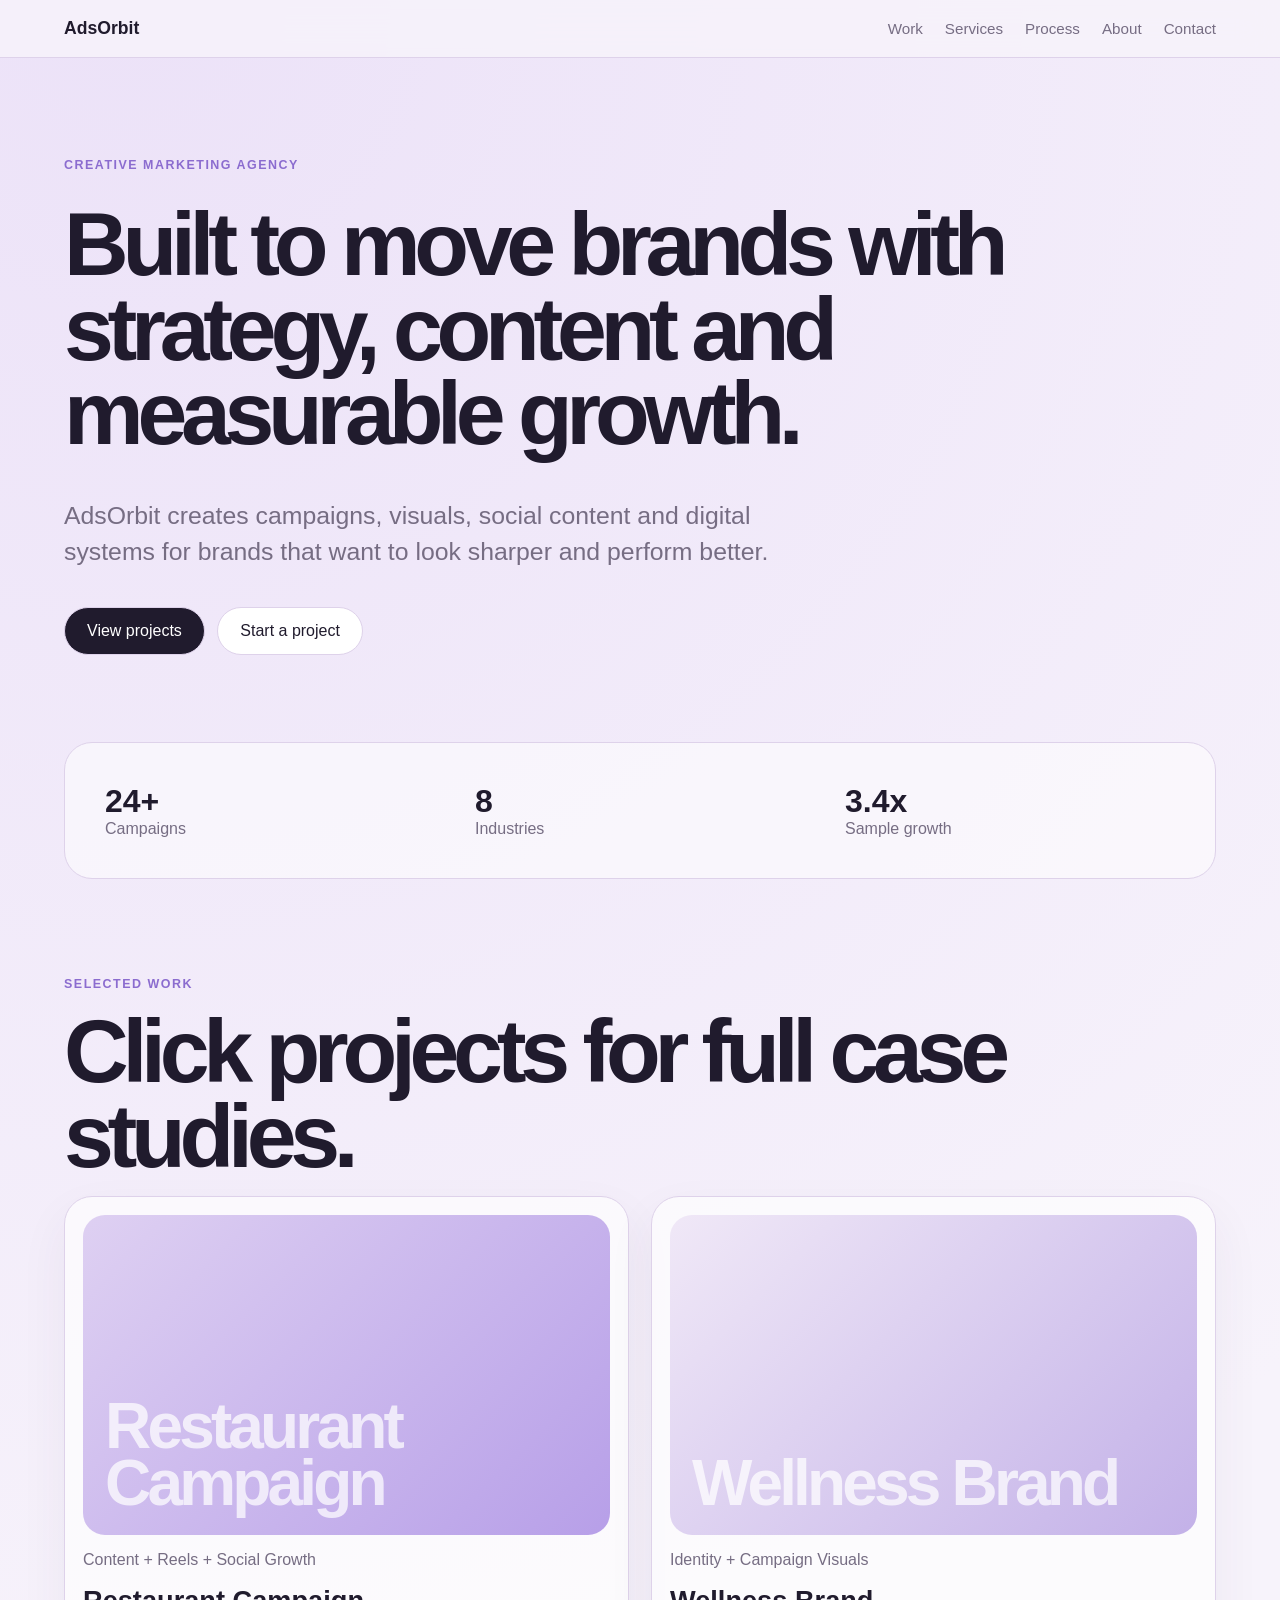
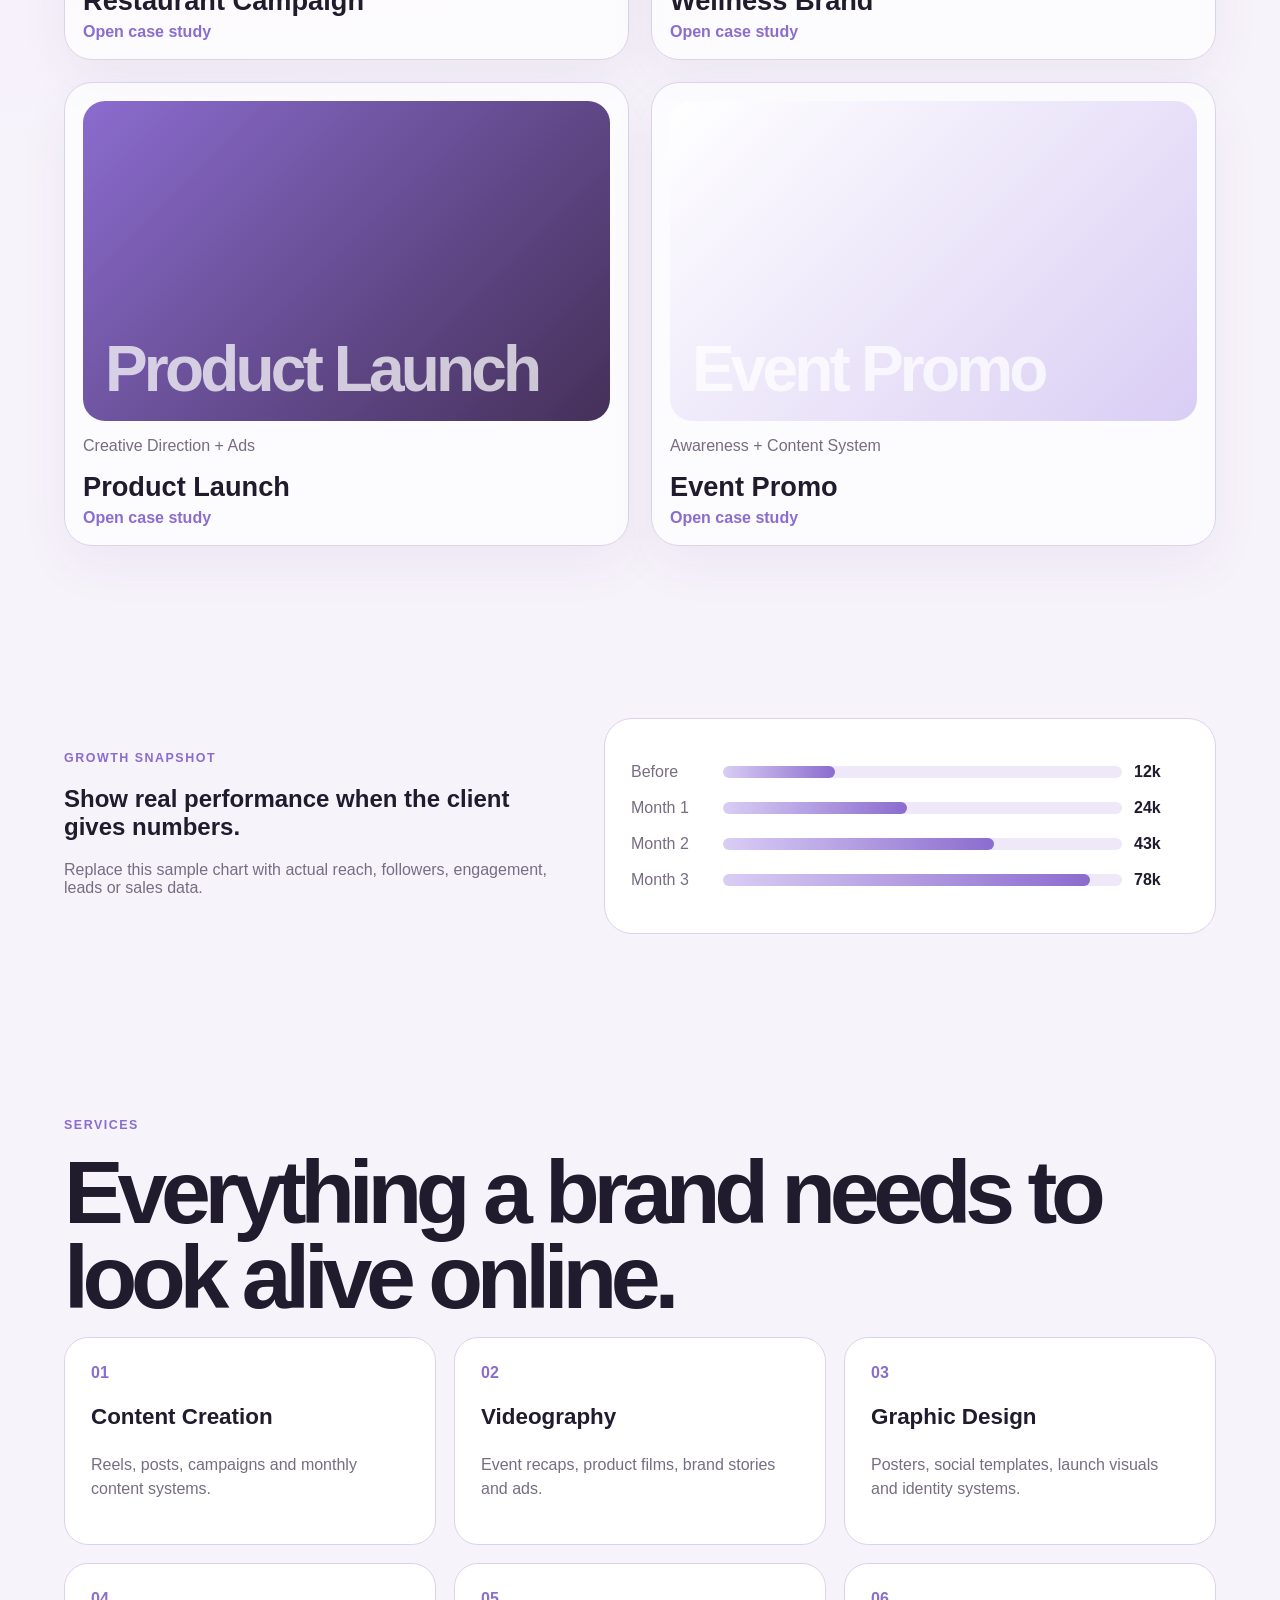
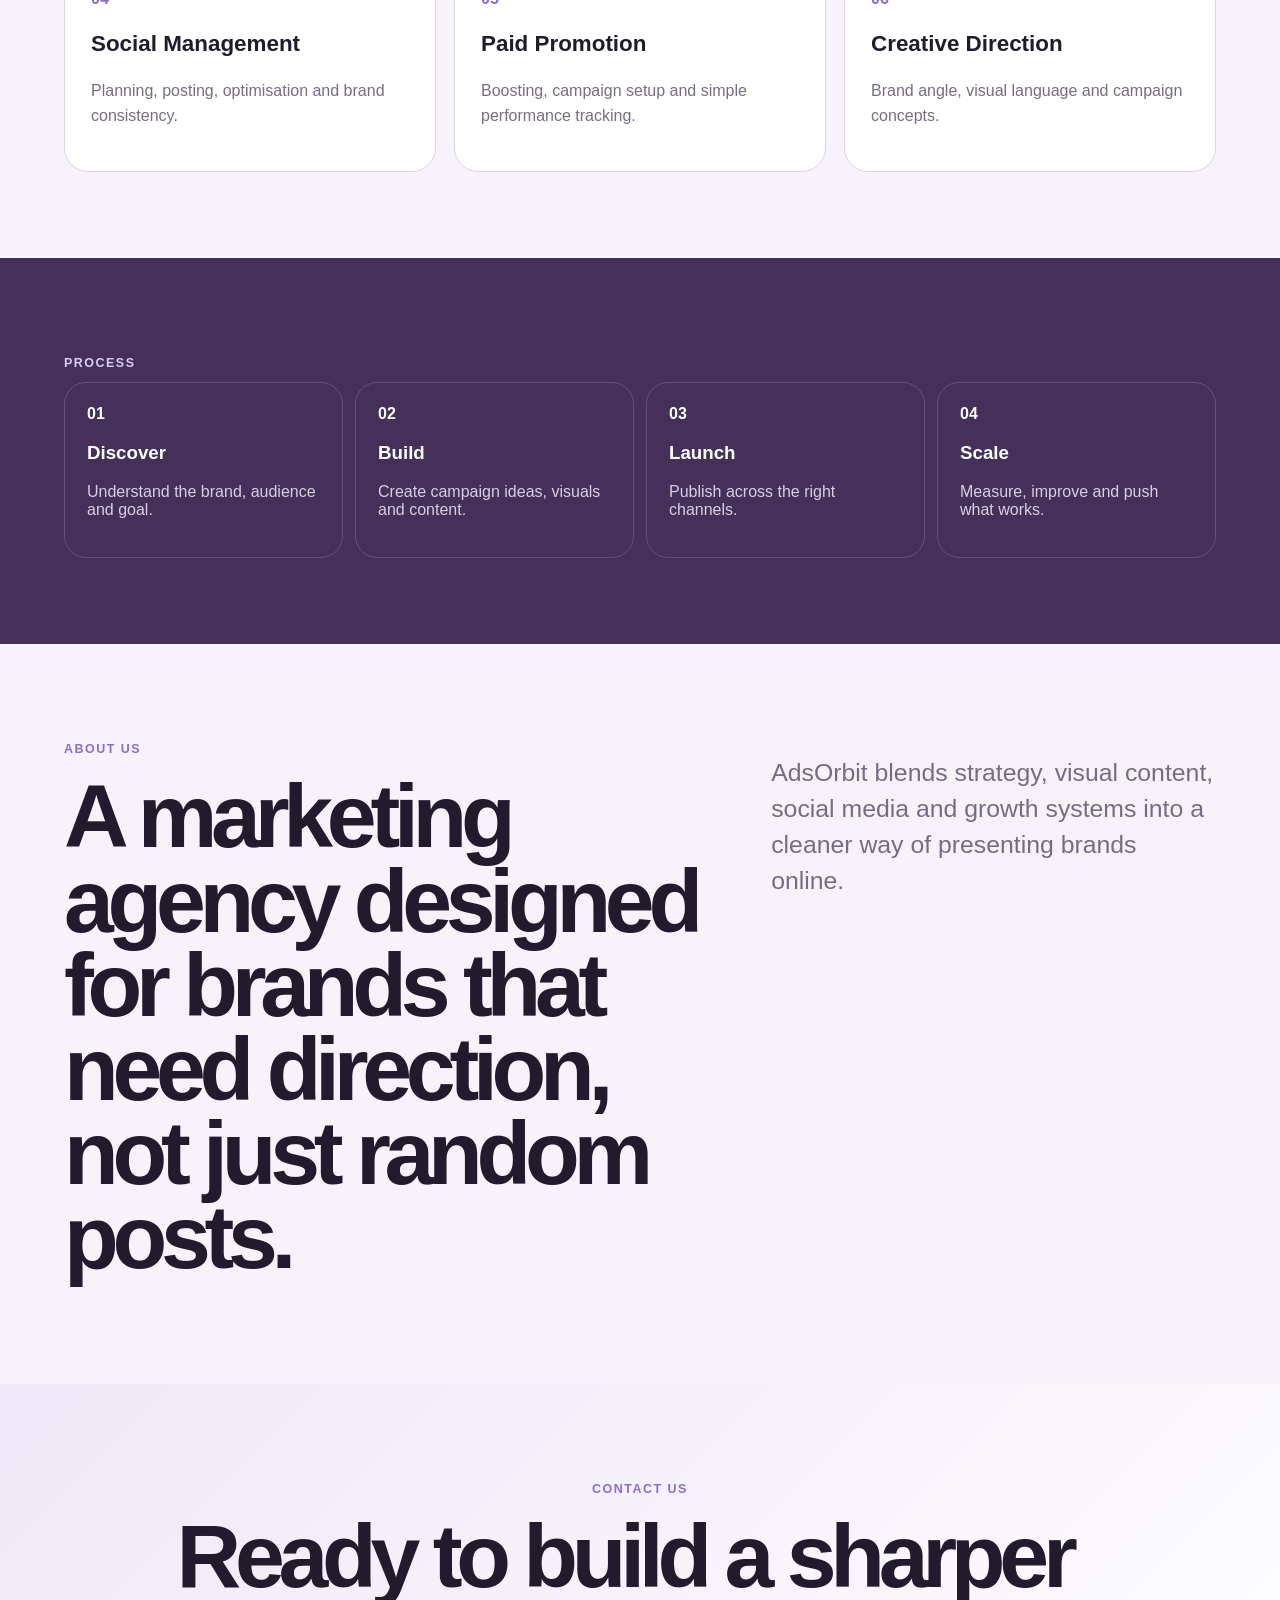
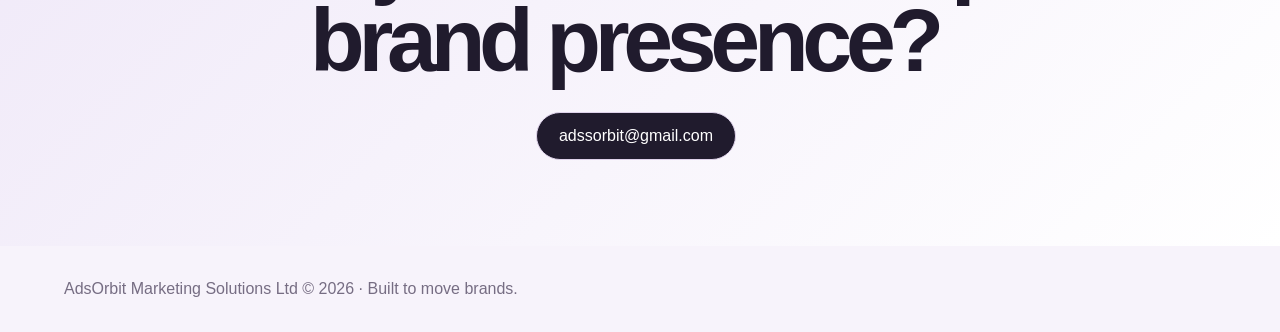
==== index.html @ 879f6dd7 "fix: header showing properly, changed structure of project." ====
<!DOCTYPE html>
<html lang="en">
<head>
  <meta charset="UTF-8" />
  <meta name="viewport" content="width=device-width, initial-scale=1.0" />
  <title>AdsOrbit Marketing Solutions LTD</title>
  <link rel="stylesheet" href="style.css" />
</head>
<body>
  <header class="site-header">
    <a href="index.html" class="brand">AdsOrbit</a>
    <button class="menu-toggle" aria-label="Open menu">Menu</button>
    <nav class="nav">
      <a href="#work">Work</a><a href="#services">Services</a><a href="#process">Process</a><a href="#about">About</a><a href="#contact">Contact</a>
    </nav>
  </header>

  <main>
    <section class="intro section-pad reveal">
      <p class="eyebrow">Creative Marketing Agency</p>
      <h1>Built to move brands with strategy, content and measurable growth.</h1>
      <p class="lead">AdsOrbit creates campaigns, visuals, social content and digital systems for brands that want to look sharper and perform better.</p>
      <div class="intro-actions">
        <a href="#work" class="btn primary">View projects</a>
        <a href="#contact" class="btn ghost">Start a project</a>
      </div>
    </section>

    <section class="stats-strip reveal">
      <div><strong>24+</strong><span>Campaigns</span></div>
      <div><strong>8</strong><span>Industries</span></div>
      <div><strong>3.4x</strong><span>Sample growth</span></div>
    </section>

    <section id="work" class="section-pad">
      <div class="section-head reveal">
        <p class="eyebrow">Selected Work</p>
        <h2>Click projects for full case studies.</h2>
      </div>
      <div class="project-grid">
        <a class="project-card reveal" href="./restaurant-campaign/">
          <div class="project-visual"><span>Restaurant Campaign</span></div>
          <p>Content + Reels + Social Growth</p><h3>Restaurant Campaign</h3><span class="card-link">Open case study</span>
        </a>
        <a class="project-card reveal" href="./wellness-brand/">
          <div class="project-visual alt"><span>Wellness Brand</span></div>
          <p>Identity + Campaign Visuals</p><h3>Wellness Brand</h3><span class="card-link">Open case study</span>
        </a>
        <a class="project-card reveal" href="./product-launch/">
          <div class="project-visual deep"><span>Product Launch</span></div>
          <p>Creative Direction + Ads</p><h3>Product Launch</h3><span class="card-link">Open case study</span>
        </a>
        <a class="project-card reveal" href="./event-promo/">
          <div class="project-visual pale"><span>Event Promo</span></div>
          <p>Awareness + Content System</p><h3>Event Promo</h3><span class="card-link">Open case study</span>
        </a>
      </div>
    </section>

    <section class="section-pad growth-section reveal">
      <div>
        <p class="eyebrow">Growth Snapshot</p>
        <h2>Show real performance when the client gives numbers.</h2>
        <p class="muted">Replace this sample chart with actual reach, followers, engagement, leads or sales data.</p>
      </div>
      <div class="chart-card">
        <div class="chart-row"><span>Before</span><div><i style="width:28%"></i></div><b>12k</b></div>
        <div class="chart-row"><span>Month 1</span><div><i style="width:46%"></i></div><b>24k</b></div>
        <div class="chart-row"><span>Month 2</span><div><i style="width:68%"></i></div><b>43k</b></div>
        <div class="chart-row"><span>Month 3</span><div><i style="width:92%"></i></div><b>78k</b></div>
      </div>
    </section>

    <section id="services" class="section-pad">
      <div class="section-head reveal"><p class="eyebrow">Services</p><h2>Everything a brand needs to look alive online.</h2></div>
      <div class="services-grid">
        <div class="service-card reveal"><span>01</span><h3>Content Creation</h3><p>Reels, posts, campaigns and monthly content systems.</p></div>
        <div class="service-card reveal"><span>02</span><h3>Videography</h3><p>Event recaps, product films, brand stories and ads.</p></div>
        <div class="service-card reveal"><span>03</span><h3>Graphic Design</h3><p>Posters, social templates, launch visuals and identity systems.</p></div>
        <div class="service-card reveal"><span>04</span><h3>Social Management</h3><p>Planning, posting, optimisation and brand consistency.</p></div>
        <div class="service-card reveal"><span>05</span><h3>Paid Promotion</h3><p>Boosting, campaign setup and simple performance tracking.</p></div>
        <div class="service-card reveal"><span>06</span><h3>Creative Direction</h3><p>Brand angle, visual language and campaign concepts.</p></div>
      </div>
    </section>

    <section id="process" class="section-pad process reveal">
      <p class="eyebrow">Process</p>
      <div class="process-line"><div><b>01</b><h3>Discover</h3><p>Understand the brand, audience and goal.</p></div><div><b>02</b><h3>Build</h3><p>Create campaign ideas, visuals and content.</p></div><div><b>03</b><h3>Launch</h3><p>Publish across the right channels.</p></div><div><b>04</b><h3>Scale</h3><p>Measure, improve and push what works.</p></div></div>
    </section>

    <section id="about" class="section-pad split reveal">
      <div><p class="eyebrow">About Us</p><h2>A marketing agency designed for brands that need direction, not just random posts.</h2></div>
      <p class="lead small">AdsOrbit blends strategy, visual content, social media and growth systems into a cleaner way of presenting brands online.</p>
    </section>

    <section id="contact" class="section-pad contact reveal">
      <p class="eyebrow">Contact Us</p><h2>Ready to build a sharper brand presence?</h2>
      <a class="btn primary" href="mailto:adssorbit@gmail.com">adssorbit@gmail.com</a>
    </section>
  </main>

  <footer>AdsOrbit Marketing Solutions Ltd © 2026 · Built to move brands.</footer>
  <script src="script.js"></script>
</body>
</html>
---- style.css ----
:root{
    --bg:#f7f3fb;
    --surface:#ffffff;
    --ink:#201b2d;
    --muted:#766d83;
    --line:#ded2ea;
    --violet:#8b6ccf;
    --lav:#d9cdf4;
    --deep:#443059;
    --soft:#efe8f8;
    --radius:28px
}

*{box-sizing:border-box}

html{scroll-behavior:smooth}

body{
    margin:0;
    font-family:Inter,Arial,sans-serif;
    background:radial-gradient(circle at 10% 0%,#ece2f8,transparent 34%),var(--bg);
    color:var(--ink)
}

a{color:inherit}

.site-header{
    position:sticky;
    top:0;
    z-index:20;
    display:flex;
    align-items:center;
    justify-content:space-between;
    padding:18px 5vw;
    background:rgba(247,243,251,.82);
    backdrop-filter:blur(18px);
    border-bottom:1px solid var(--line)
}

.brand{
    font-weight:800;
    text-decoration:none;
    font-size:1.1rem
}

.nav{display:flex;gap:22px}

.nav a{
    text-decoration:none;
    color:var(--muted);
    font-size:.95rem
}

.menu-toggle{display:none; cursor:pointer; font:inherit}

.section-pad{padding:86px 5vw}

.intro{
    min-height:76vh;
    display:flex;
    flex-direction:column;
    justify-content:center
}

.eyebrow{
    text-transform:uppercase;
    letter-spacing:.12em;
    color:var(--violet);
    font-size:.78rem;
    font-weight:800
}

.intro h1,.section-head h2,.split h2,.contact h2{
    font-size:clamp(2.5rem,7vw,7.8rem);
    line-height:.94;letter-spacing:-.07em;
    max-width:1120px;margin:18px 0
}

.lead{
    font-size:clamp(1.1rem,2vw,1.55rem);
    line-height:1.45;color:var(--muted);
    max-width:760px
}

.lead.small{max-width:620px}

.btn{
    display:inline-flex;
    padding:14px 22px;
    border-radius:999px;
    text-decoration:none;
    margin-right:8px;
    margin-top:12px;
    border:1px solid var(--line)
}

.btn.primary{background:var(--ink);color:white}

.btn.ghost{background:white}

.stats-strip{
    margin:0 5vw;
    padding:20px;
    border:1px solid var(--line);
    border-radius:var(--radius);
    display:grid;
    grid-template-columns:repeat(3,1fr);
    background:rgba(255,255,255,.55)
}

.stats-strip div{padding:20px}

.stats-strip strong{display:block;font-size:2rem}

.stats-strip span{color:var(--muted)}

.project-grid{
    display:grid;
    grid-template-columns:repeat(2,1fr);
    gap:22px
}

.project-card{
    background:rgba(255,255,255,.68);
    border:1px solid var(--line);
    border-radius:var(--radius);
    padding:18px;text-decoration:none;
    transition:.35s ease;
    box-shadow:0 20px 50px rgba(68,48,89,.06)
}

.project-card:hover{
    transform:translateY(-6px);
    box-shadow:0 30px 70px rgba(68,48,89,.12)
}

.project-visual{
    height:320px;
    border-radius:22px;
    background:linear-gradient(135deg,#ded0f2,#b79fe8);
    display:flex;
    align-items:end;
    padding:22px;
    overflow:hidden
}

.project-visual:before{content:"";position:absolute}

.project-visual span{
    font-size:clamp(2rem,5vw,4.5rem);
    line-height:.9;
    letter-spacing:-.06em;
    font-weight:800;
    color:rgba(255,255,255,.72)
}

.project-visual.alt{background:linear-gradient(135deg,#f0e8f7,#c3b1e8)}

.project-visual.deep{background:linear-gradient(135deg,#8b6ccf,#443059)}

.project-visual.pale{background:linear-gradient(135deg,#fff,#d9cdf4)}

.project-card p,.muted{color:var(--muted)}

.project-card h3{font-size:1.7rem;margin:6px 0}

.card-link{color:var(--violet);font-weight:800}

.growth-section{display:grid;grid-template-columns:1fr 1.2fr;gap:30px;align-items:center}

.chart-card{
    background:white;
    border:1px solid var(--line);
    border-radius:var(--radius);
    padding:26px
}
.chart-row{
    display:grid;
    grid-template-columns:80px 1fr 55px;
    gap:12px;
    align-items:center;
    margin:18px 0
}

.chart-row span{color:var(--muted)}

.chart-row div{
    height:12px;
    background:var(--soft);
    border-radius:99px;
    overflow:hidden
}

.chart-row i{
    display:block;
    height:100%;
    border-radius:99px;
    background:linear-gradient(90deg,var(--lav),var(--violet))
}
.services-grid{
    display:grid;
    grid-template-columns:repeat(3,1fr);
    gap:18px
}
.service-card{
    background:white;
    border:1px solid var(--line);
    border-radius:24px;
    padding:26px
}

.service-card span{
    color:var(--violet);
    font-weight:900
}

.service-card h3{font-size:1.4rem}

.service-card p{
    color:var(--muted);
    line-height:1.55
}

.process{background:var(--deep);color:white}

.process .eyebrow{color:var(--lav)}

.process-line{display:grid;grid-template-columns:repeat(4,1fr);gap:12px}
.process-line div{border:1px solid rgba(255,255,255,.16);border-radius:22px;padding:22px}
.process-line p{color:#d8cfe4}.split{display:grid;grid-template-columns:1.2fr .8fr;gap:40px}
.contact{text-align:center;background:linear-gradient(135deg,#efe8f8,#fff)}
footer{padding:34px 5vw;color:var(--muted)}
.reveal{opacity:0;transform:translateY(22px);transition:.7s ease}
.reveal.visible{opacity:1;transform:translateY(0)}

@media(max-width:820px){
    .menu-toggle{
        display:block;
        background:white;
        border:1px solid var(--line);
        border-radius:99px;
        padding:10px 14px
    }
    .nav{
        position:fixed;
        top:66px;left:5vw;
        right:5vw;
        display:none;
        flex-direction:column;
        background:white;
        border:1px solid var(--line);
        border-radius:22px;
        padding:18px
    }
    .nav.open{display:flex}
    .section-pad{padding:64px 5vw}
    .intro{min-height:70vh}
    .project-grid,.growth-section,.services-grid,.process-line,.split,.stats-strip{grid-template-columns:1fr}
    .project-visual{height:230px}
    .intro h1,.section-head h2,.split h2,.contact h2{letter-spacing:-.05em}
    .chart-row{grid-template-columns:68px 1fr 48px;font-size:.9rem}}
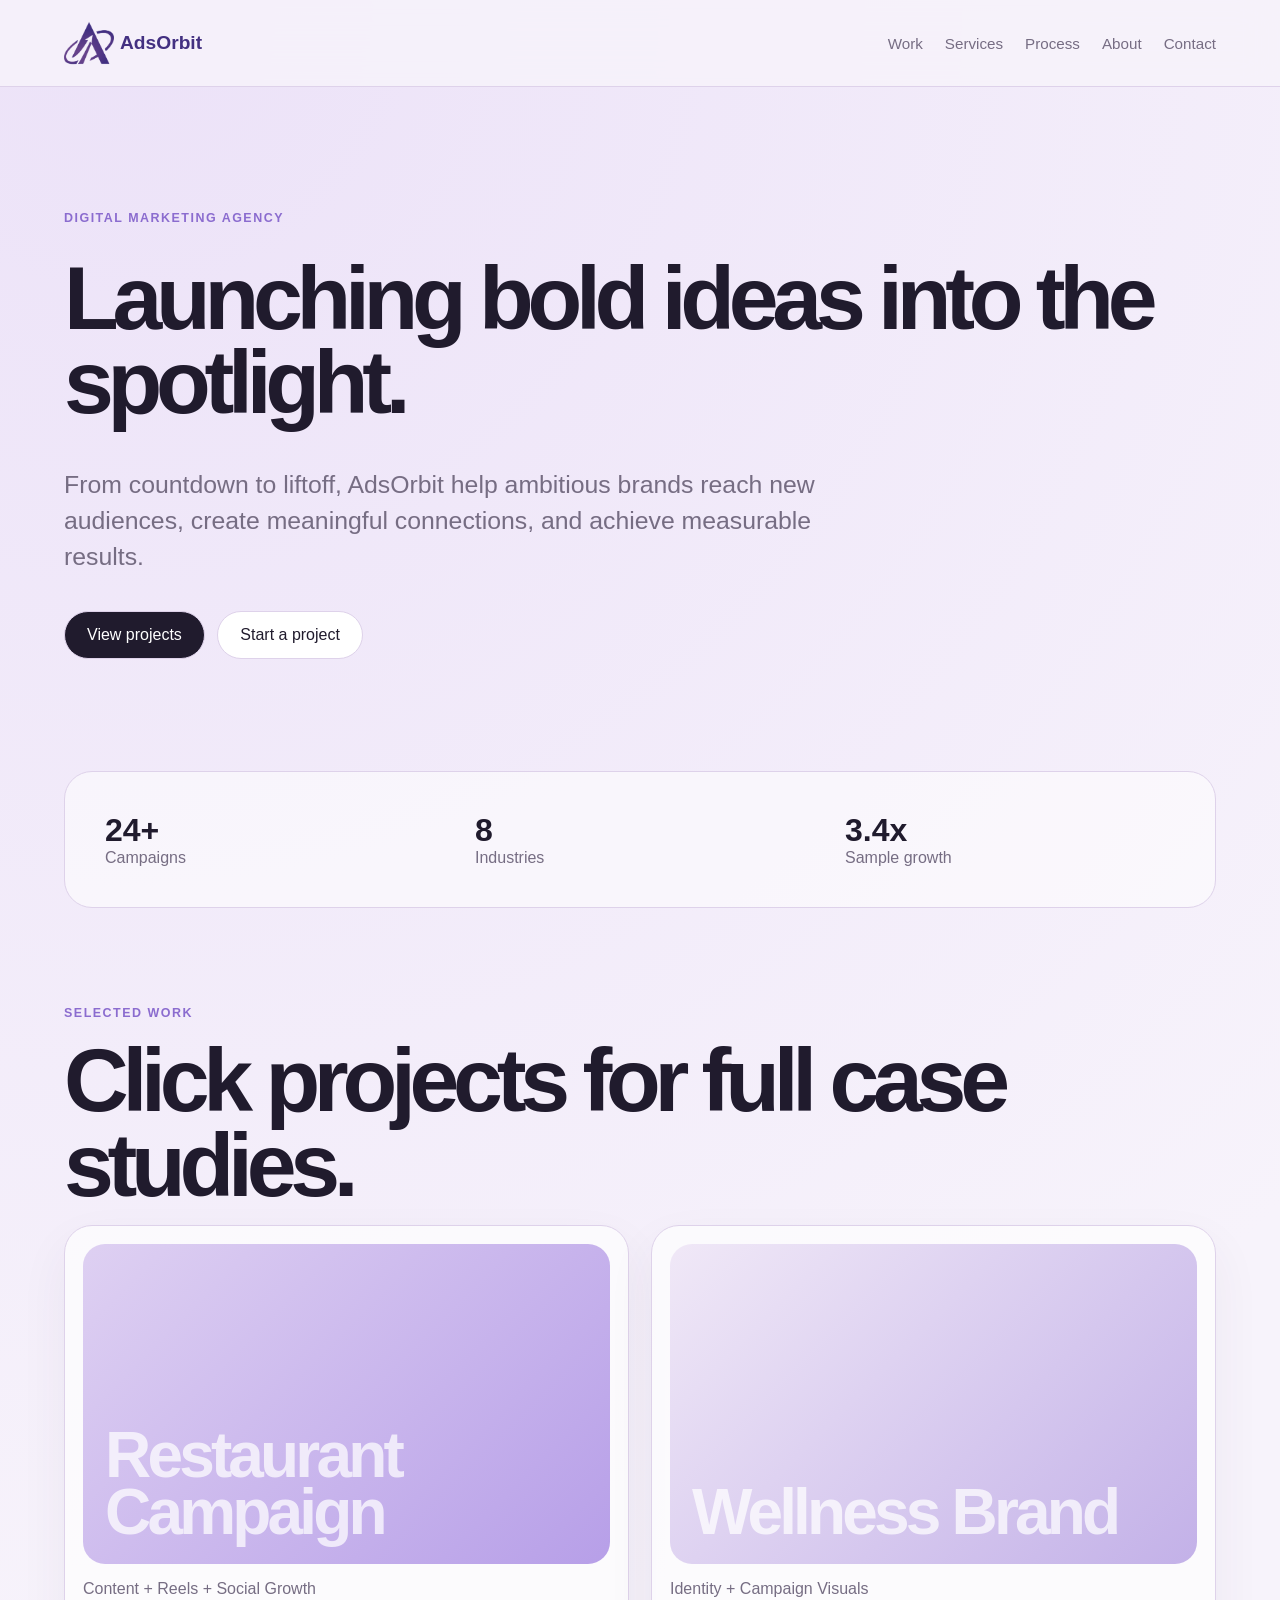
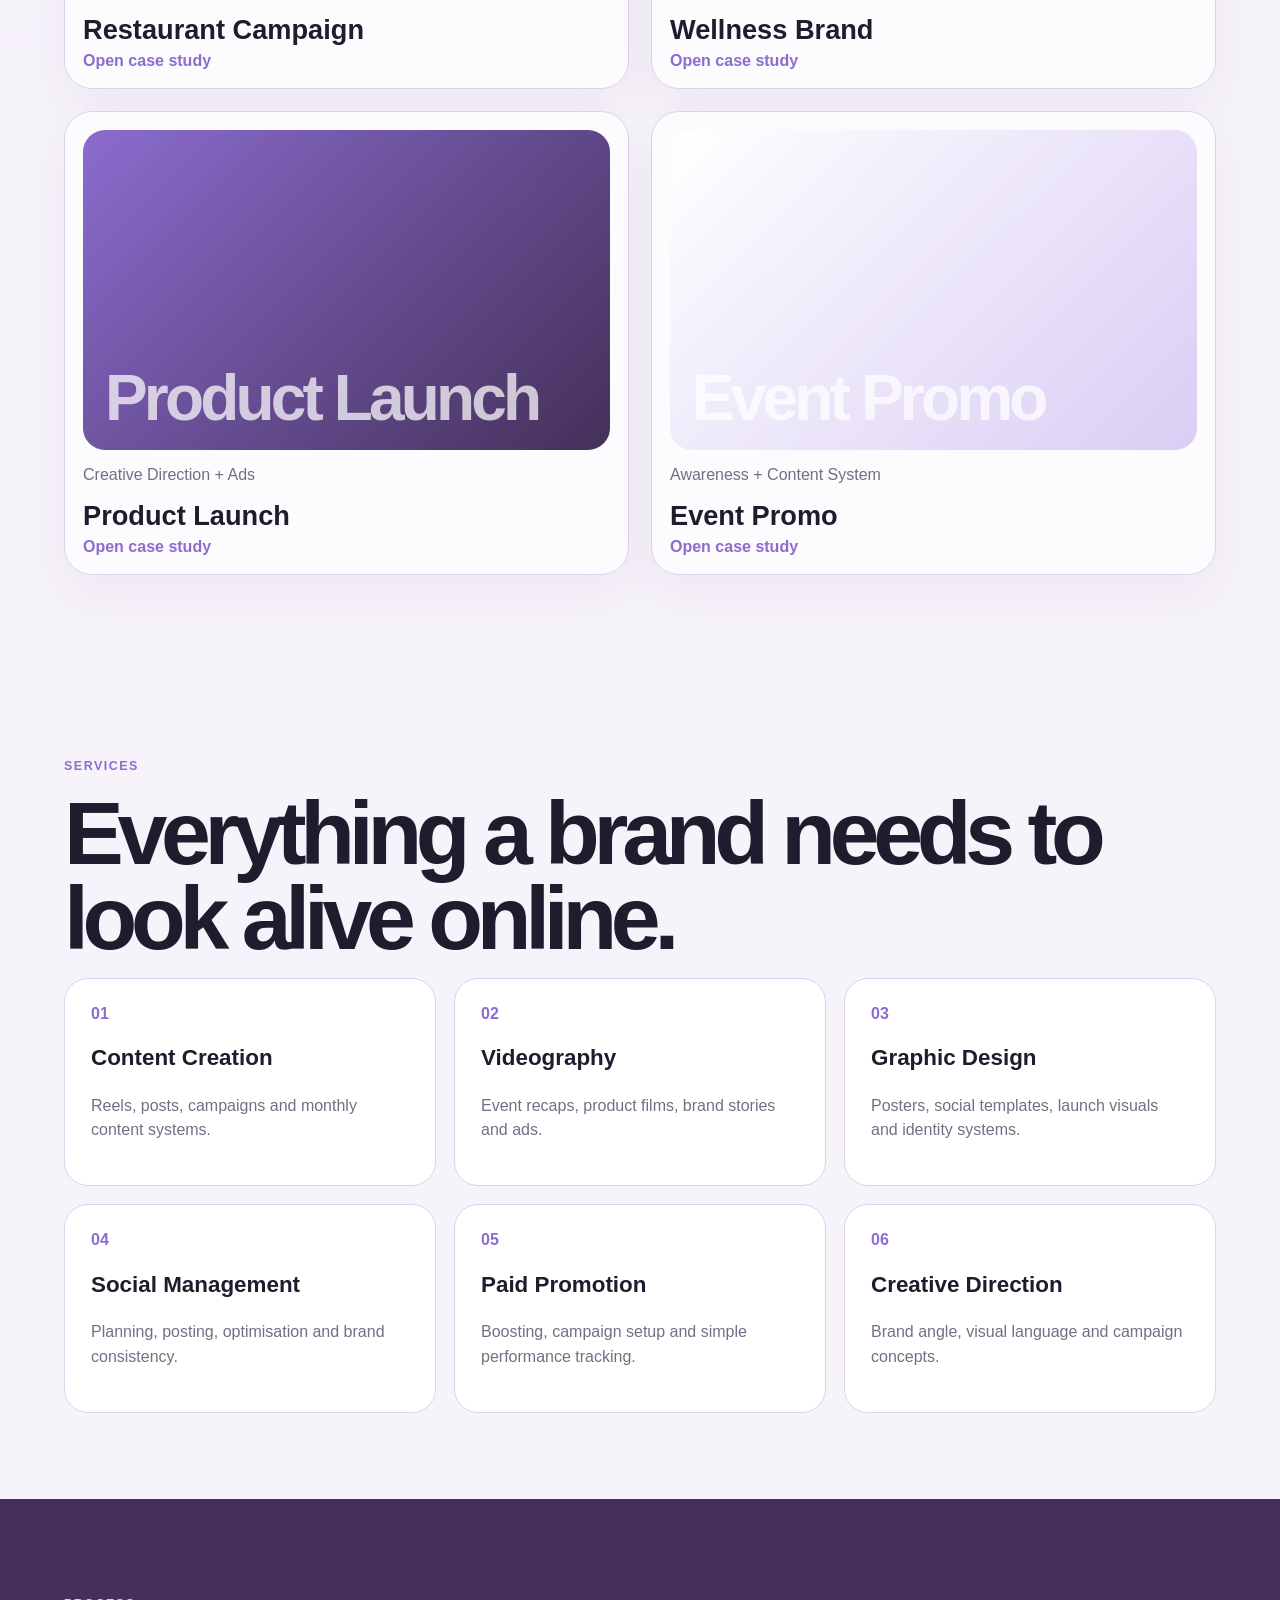
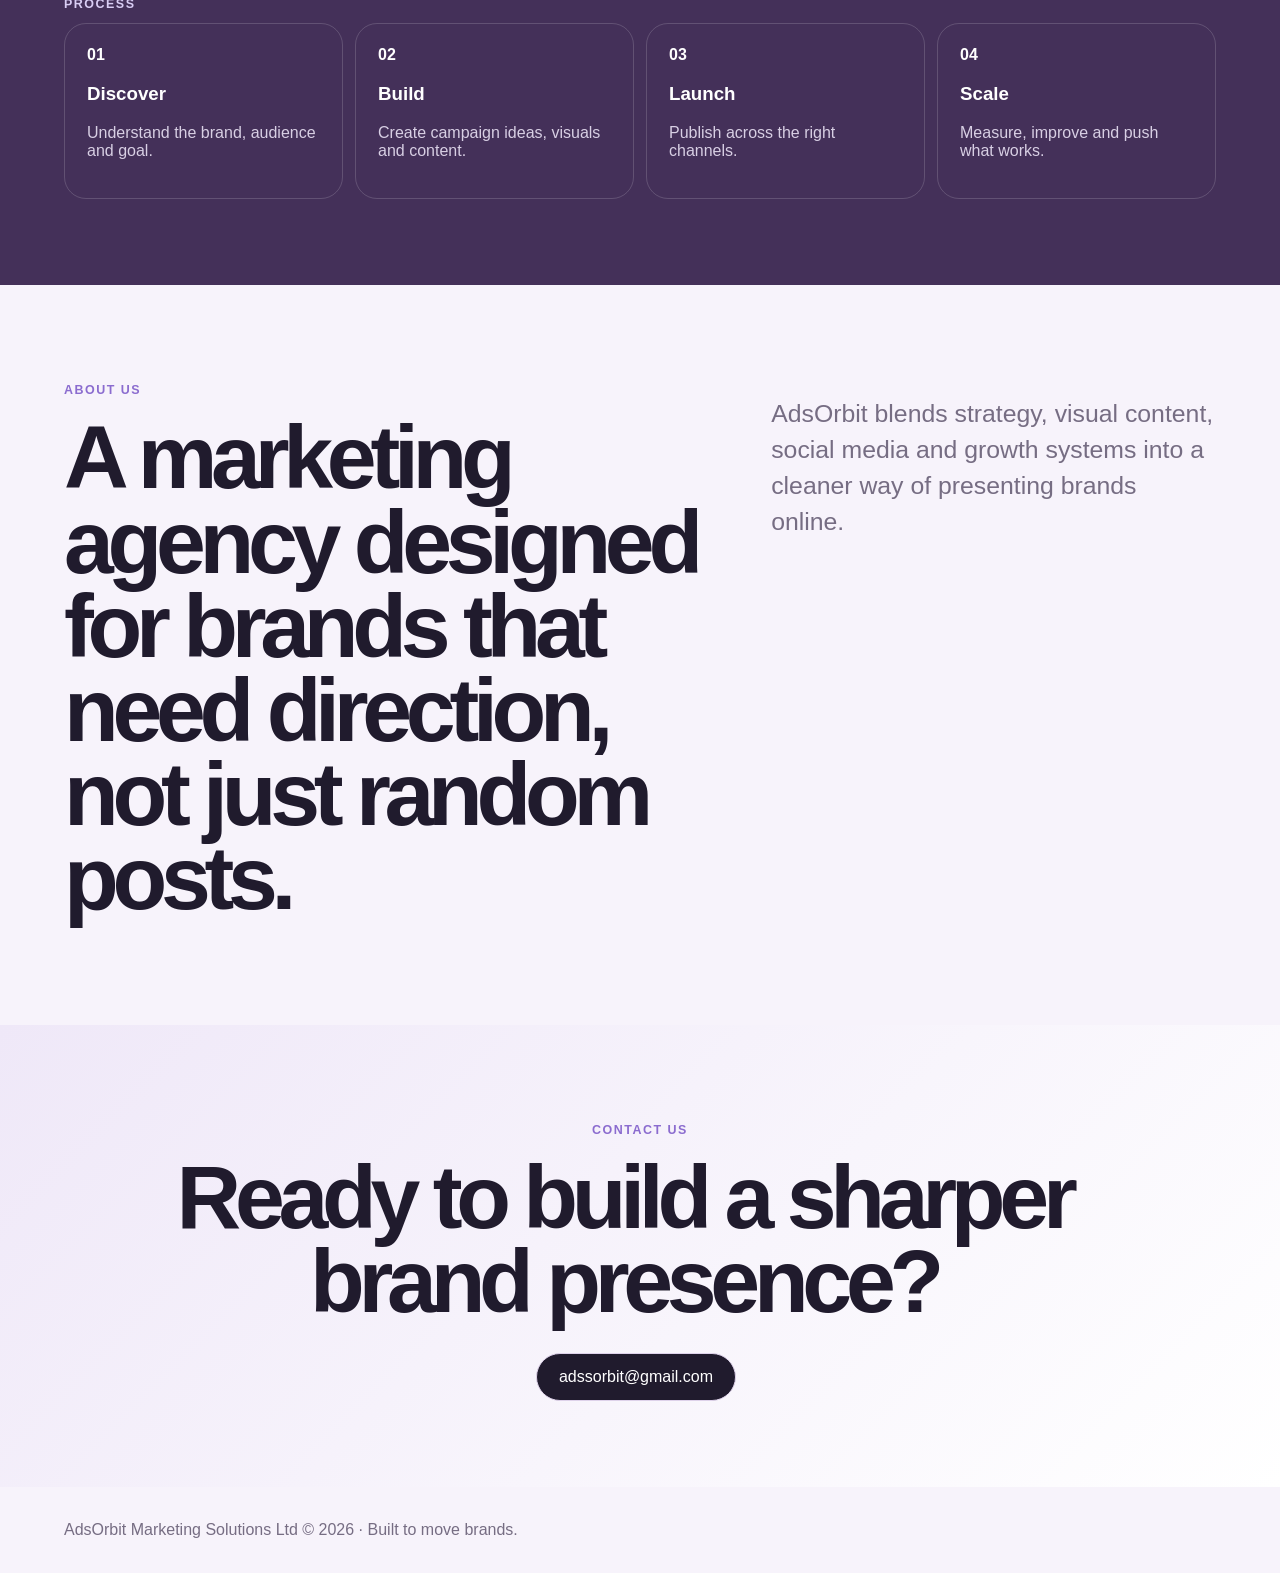
==== commit 152a44f0: "changes" ====
--- a/index.html
+++ b/index.html
@@ -8,18 +8,28 @@
 </head>
 <body>
   <header class="site-header">
-    <a href="index.html" class="brand">AdsOrbit</a>
-    <button class="menu-toggle" aria-label="Open menu">Menu</button>
+    <a href="./" class="brand"><img src="./assets/AdsOrbit_Logo.png" height="50" alt="AdsOrbit Logo" />AdsOrbit</a>
+
+    <button class="menu-toggle" aria-label="Toggle menu">
+        <span></span>
+        <span></span>
+        <span></span>
+    </button>
+
     <nav class="nav">
-      <a href="#work">Work</a><a href="#services">Services</a><a href="#process">Process</a><a href="#about">About</a><a href="#contact">Contact</a>
+        <a href="#work">Work</a>
+        <a href="#services">Services</a>
+        <a href="#process">Process</a>
+        <a href="#about">About</a>
+        <a href="#contact">Contact</a>
     </nav>
   </header>
 
   <main>
     <section class="intro section-pad reveal">
-      <p class="eyebrow">Creative Marketing Agency</p>
-      <h1>Built to move brands with strategy, content and measurable growth.</h1>
-      <p class="lead">AdsOrbit creates campaigns, visuals, social content and digital systems for brands that want to look sharper and perform better.</p>
+      <p class="eyebrow">Digital Marketing Agency</p>
+      <h1>Launching bold ideas into the spotlight.</h1>
+      <p class="lead">From countdown to liftoff, AdsOrbit help ambitious brands reach new audiences, create meaningful connections, and achieve measurable results.</p>
       <div class="intro-actions">
         <a href="#work" class="btn primary">View projects</a>
         <a href="#contact" class="btn ghost">Start a project</a>
@@ -57,20 +67,6 @@
       </div>
     </section>
 
-    <section class="section-pad growth-section reveal">
-      <div>
-        <p class="eyebrow">Growth Snapshot</p>
-        <h2>Show real performance when the client gives numbers.</h2>
-        <p class="muted">Replace this sample chart with actual reach, followers, engagement, leads or sales data.</p>
-      </div>
-      <div class="chart-card">
-        <div class="chart-row"><span>Before</span><div><i style="width:28%"></i></div><b>12k</b></div>
-        <div class="chart-row"><span>Month 1</span><div><i style="width:46%"></i></div><b>24k</b></div>
-        <div class="chart-row"><span>Month 2</span><div><i style="width:68%"></i></div><b>43k</b></div>
-        <div class="chart-row"><span>Month 3</span><div><i style="width:92%"></i></div><b>78k</b></div>
-      </div>
-    </section>
-
     <section id="services" class="section-pad">
       <div class="section-head reveal"><p class="eyebrow">Services</p><h2>Everything a brand needs to look alive online.</h2></div>
       <div class="services-grid">
--- a/style.css
+++ b/style.css
@@ -8,6 +8,7 @@
     --lav:#d9cdf4;
     --deep:#443059;
     --soft:#efe8f8;
+    --logo:#433081;
     --radius:28px
 }
 
@@ -32,15 +33,20 @@
     align-items:center;
     justify-content:space-between;
     padding:18px 5vw;
-    background:rgba(247,243,251,.82);
+    background:#f7f3fbd1;
     backdrop-filter:blur(18px);
     border-bottom:1px solid var(--line)
 }
 
 .brand{
+    color:var(--logo);
     font-weight:800;
     text-decoration:none;
-    font-size:1.1rem
+    font-size:1.2rem;
+    display:flex;
+    align-items:center;
+    height:100%;
+    gap:6px
 }
 
 .nav{display:flex;gap:22px}
@@ -235,26 +241,55 @@
 
 @media(max-width:820px){
     .menu-toggle{
-        display:block;
-        background:white;
-        border:1px solid var(--line);
-        border-radius:99px;
-        padding:10px 14px
-    }
+        display:flex;
+        flex-direction:column;
+        justify-content:center;
+        align-items:center;
+        background:none;
+        border:none;
+        width:44px;
+        height:44px;
+        padding:0;
+        cursor:pointer;
+        gap:5px
+    }
+        .menu-toggle span{
+        width:24px;
+        height:3px;
+        background:#fff;
+        border-radius:2px;
+        transition:.3s;
+    }
+
+    .menu-toggle.active span:nth-child(1){
+        transform:translateY(8px) rotate(45deg);
+    }
+
+    .menu-toggle.active span:nth-child(2){
+        opacity:0;
+    }
+
+    .menu-toggle.active span:nth-child(3){
+        transform:translateY(-8px) rotate(-45deg);
+    }
+
     .nav{
         position:fixed;
         top:66px;left:5vw;
         right:5vw;
         display:none;
         flex-direction:column;
-        background:white;
+        background:#8B6CCF8c;
         border:1px solid var(--line);
         border-radius:22px;
         padding:18px
     }
     .nav.open{display:flex}
     .section-pad{padding:64px 5vw}
-    .intro{min-height:70vh}
+    .intro{
+        padding-top:20px;
+        min-height:70vh
+    }
     .project-grid,.growth-section,.services-grid,.process-line,.split,.stats-strip{grid-template-columns:1fr}
     .project-visual{height:230px}
     .intro h1,.section-head h2,.split h2,.contact h2{letter-spacing:-.05em}
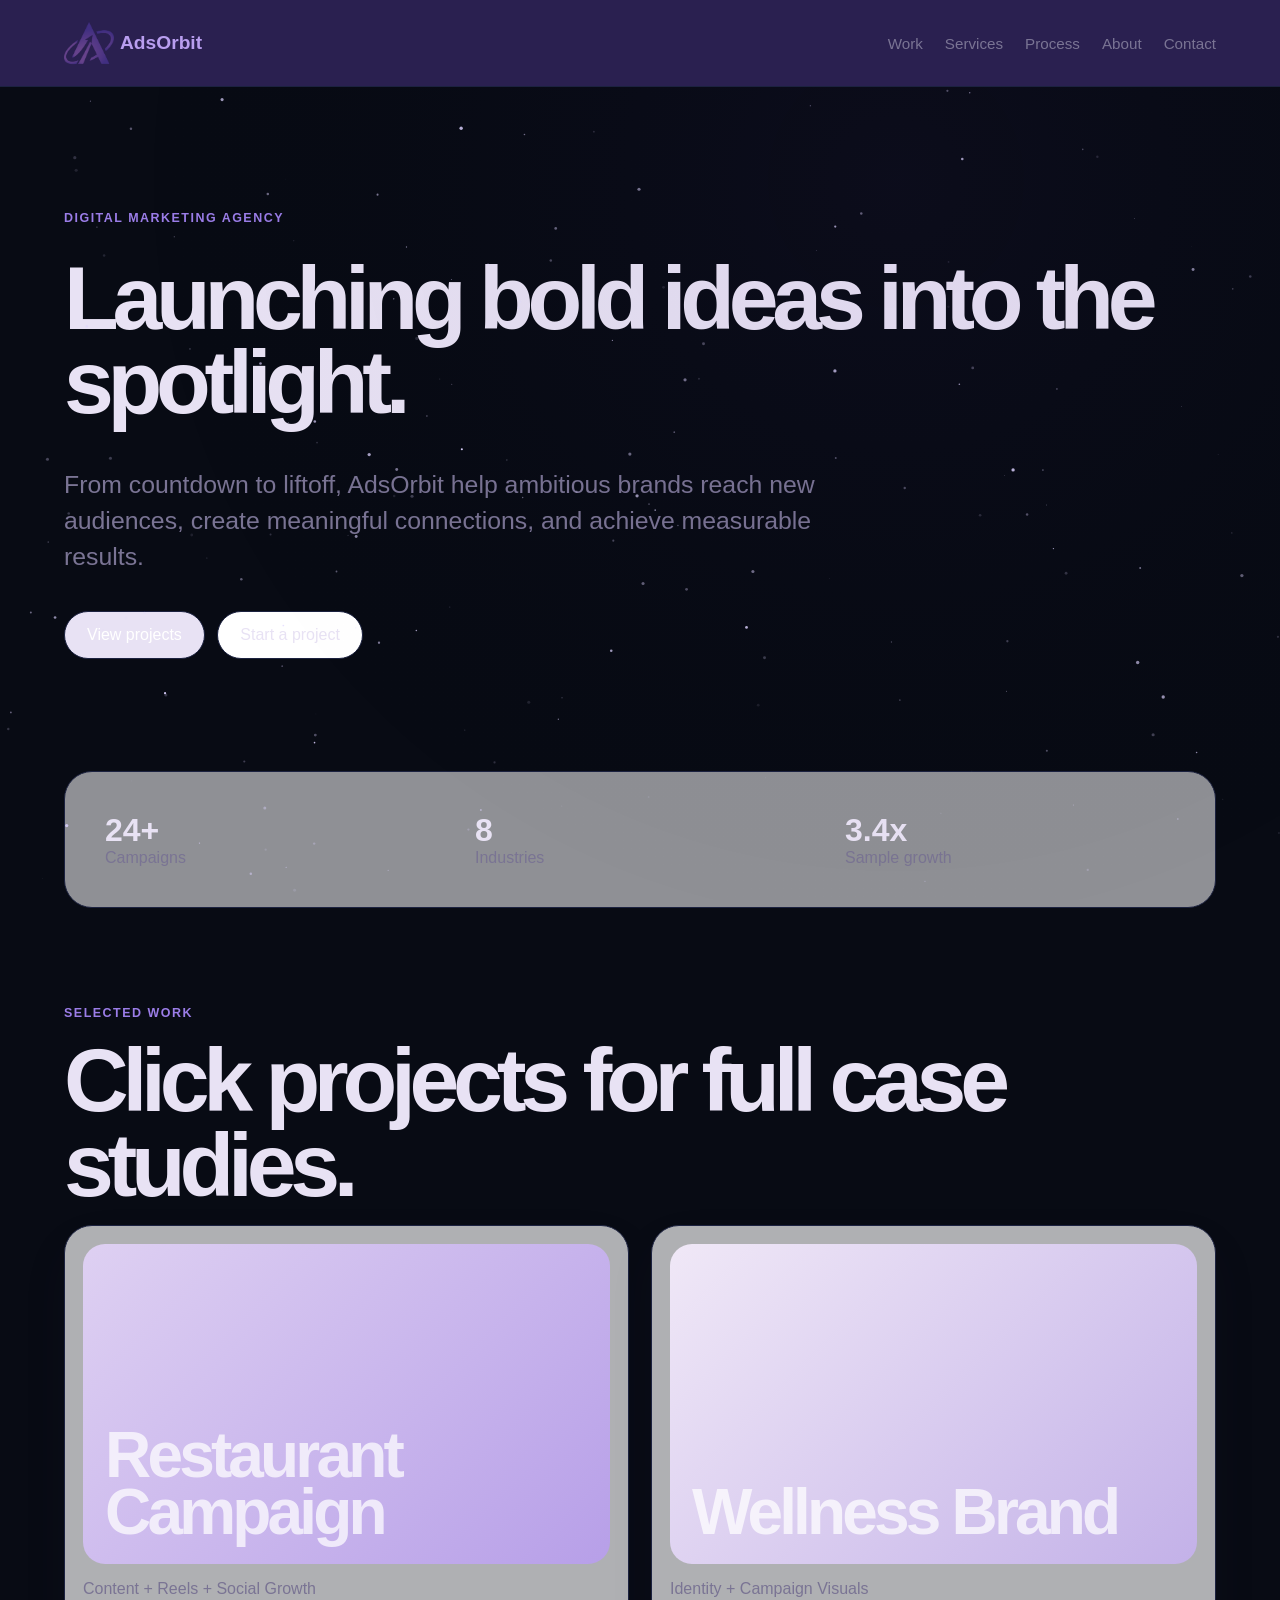
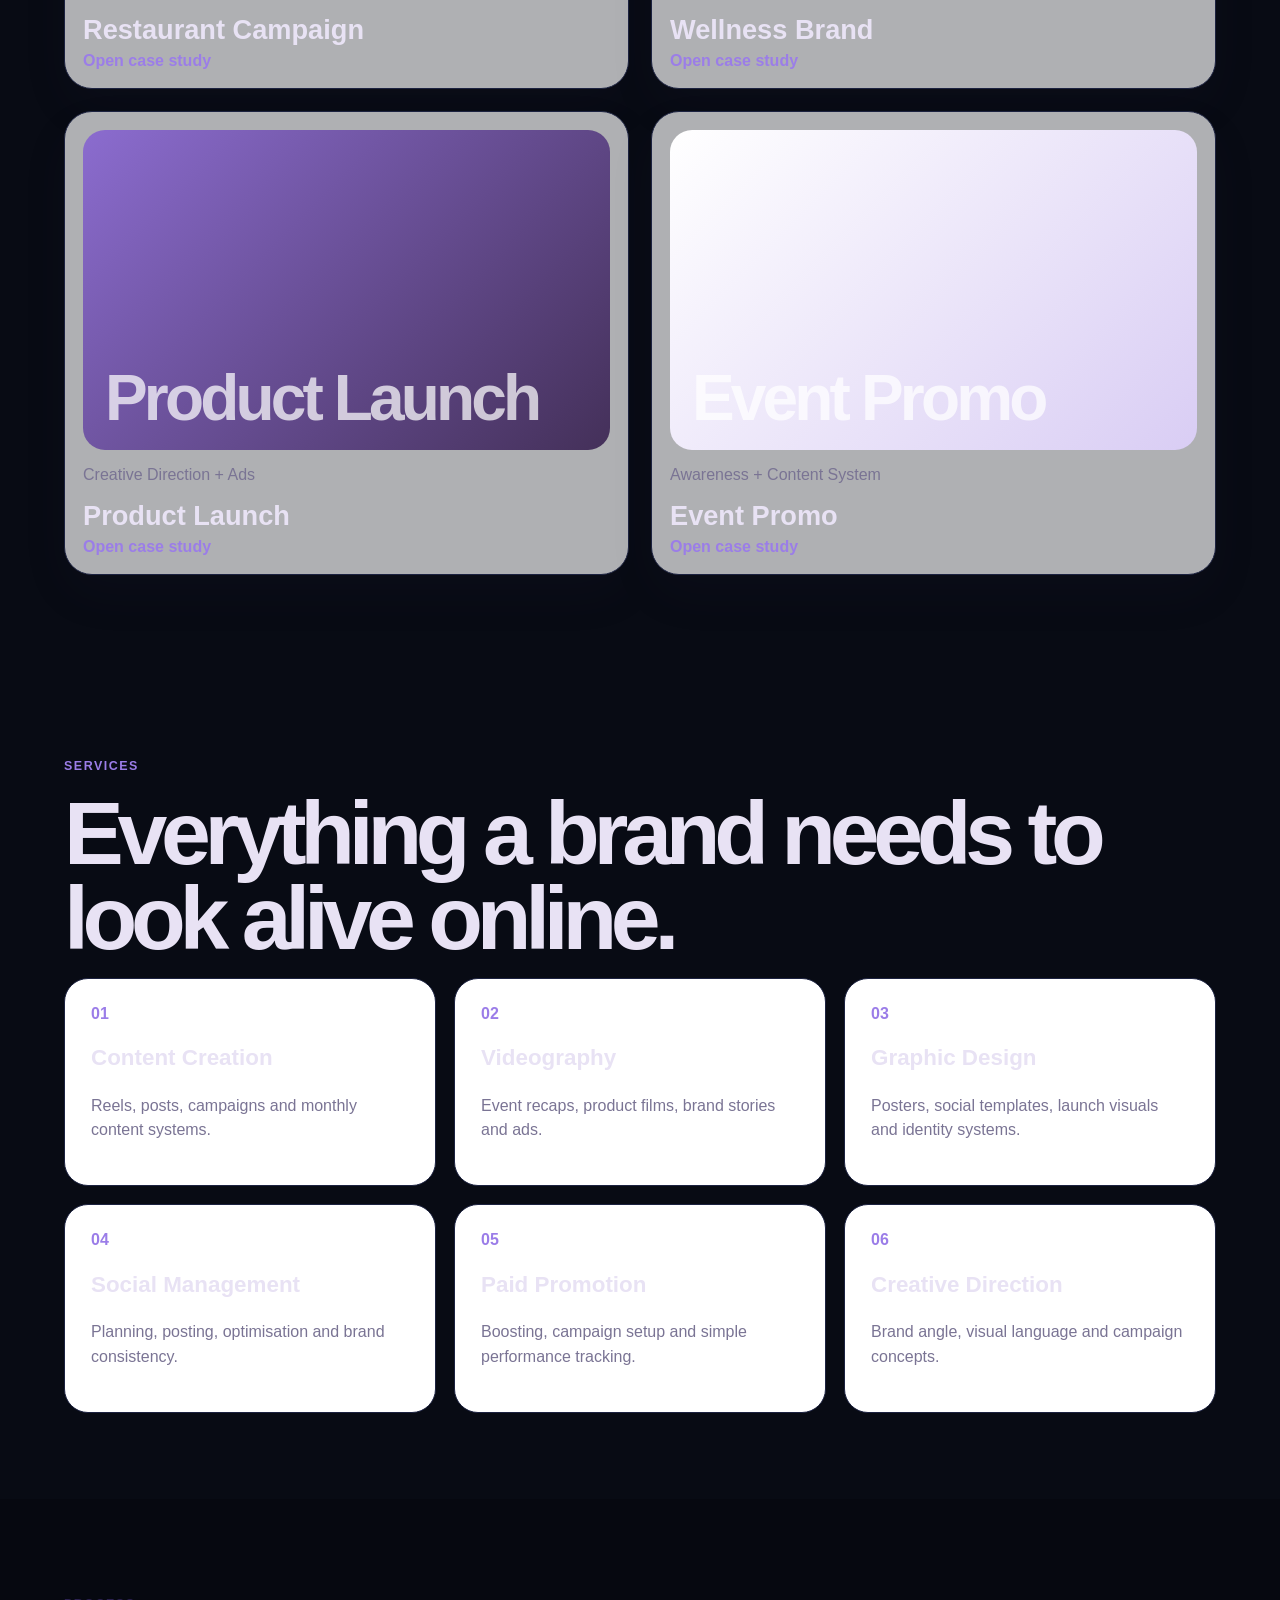
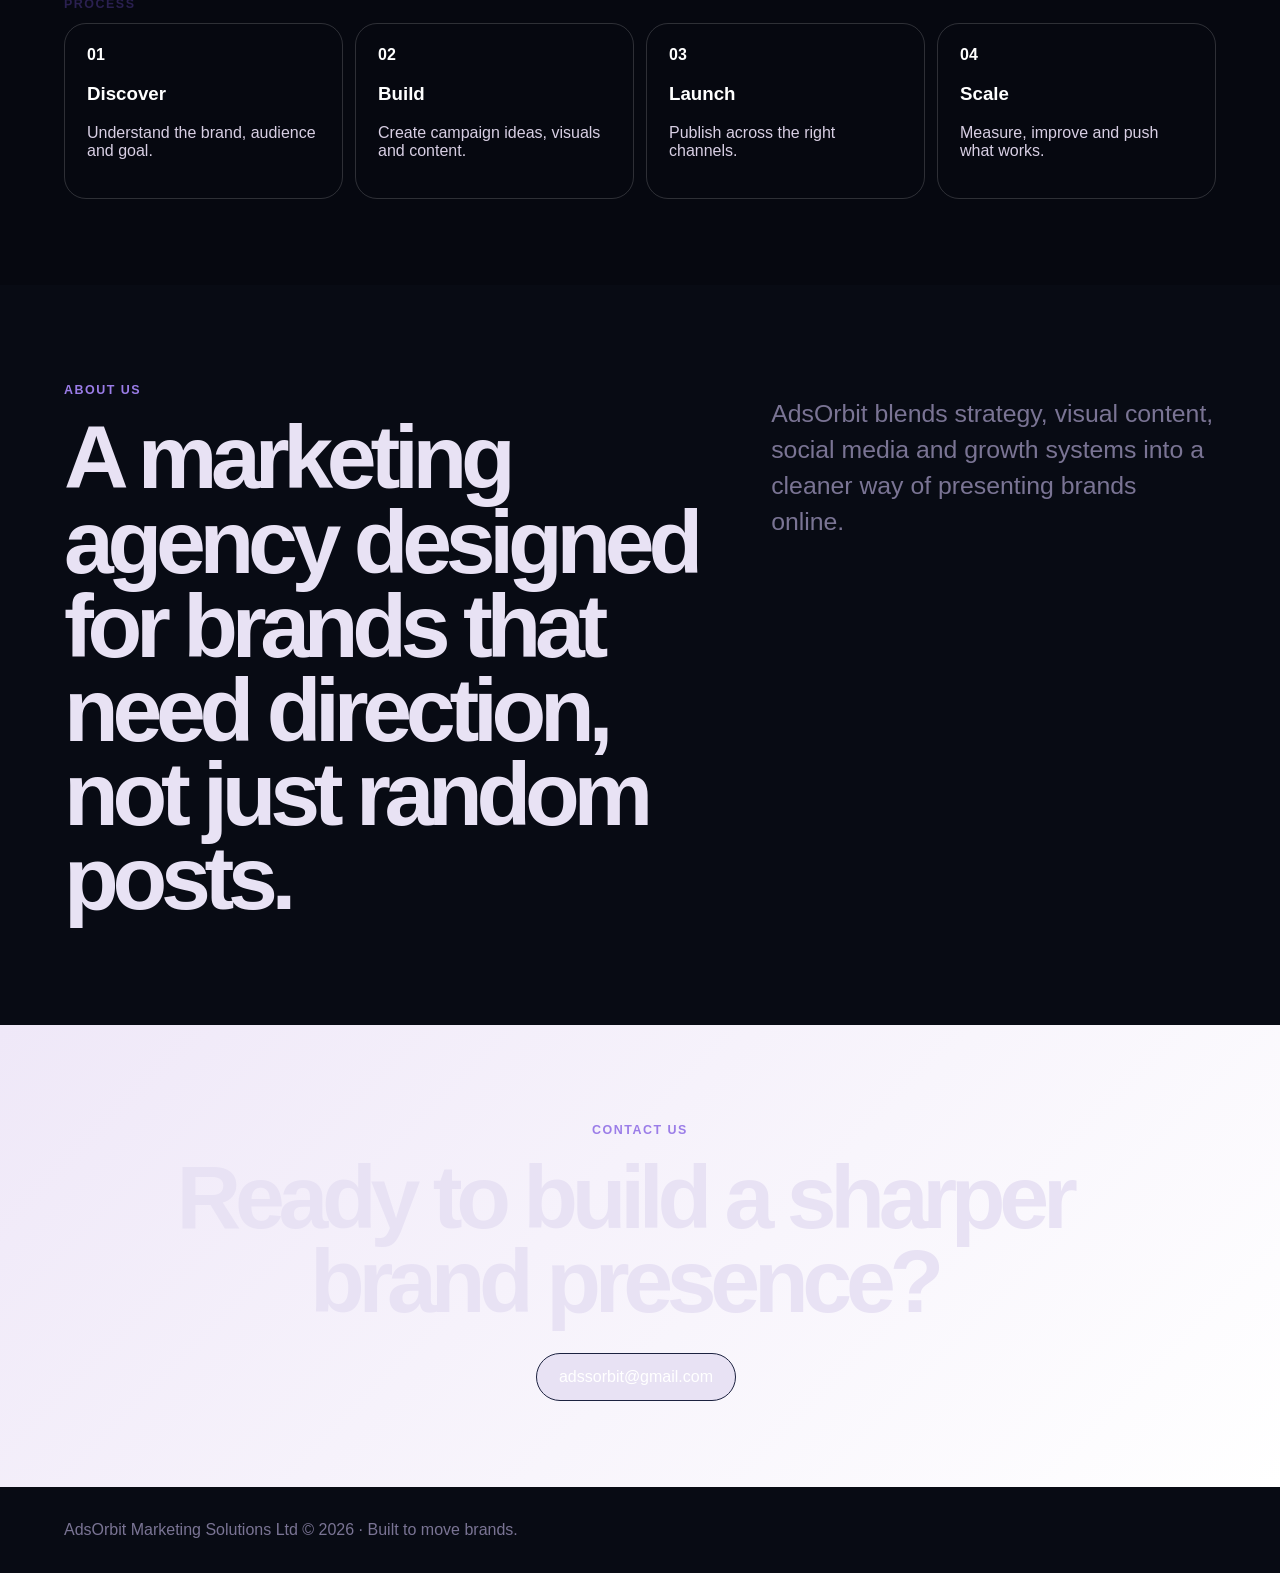
==== commit 17bc8492: "feat:starry background and darker colour palette" ====
--- a/index.html
+++ b/index.html
@@ -5,8 +5,10 @@
   <meta name="viewport" content="width=device-width, initial-scale=1.0" />
   <title>AdsOrbit Marketing Solutions LTD</title>
   <link rel="stylesheet" href="style.css" />
+  <script src="starry-background.js"></script>
 </head>
 <body>
+  <canvas id="starfield"></canvas>
   <header class="site-header">
     <a href="./" class="brand"><img src="./assets/AdsOrbit_Logo.png" height="50" alt="AdsOrbit Logo" />AdsOrbit</a>
 
--- a/style.css
+++ b/style.css
@@ -1,26 +1,30 @@
 :root{
-    --bg:#f7f3fb;
-    --surface:#ffffff;
-    --ink:#201b2d;
-    --muted:#766d83;
-    --line:#ded2ea;
-    --violet:#8b6ccf;
-    --lav:#d9cdf4;
-    --deep:#443059;
-    --soft:#efe8f8;
-    --logo:#433081;
+    --bg: #080b14;
+  --surface: #0d1220;
+  --surface2: #111827;
+  --ink: #e8e2f4;
+  --muted: #7a7494;
+  --line: #1c2240;
+  --violet: #9b7de8;
+  --violet-bright: #b99ef0;
+  --lav: #2a2050;
+  --deep: #060810;
+  --soft: #131830;
+  --logo: #b99ef0;
+  --accent: #7c5cbf;
     --radius:28px
 }
 
-*{box-sizing:border-box}
+*, *::before, *::after {box-sizing: border-box;}
 
 html{scroll-behavior:smooth}
 
-body{
-    margin:0;
-    font-family:Inter,Arial,sans-serif;
-    background:radial-gradient(circle at 10% 0%,#ece2f8,transparent 34%),var(--bg);
-    color:var(--ink)
+body {
+  margin: 0;
+  font-family: 'Inter', Arial, sans-serif;
+  background: var(--bg);
+  color: var(--ink);
+  overflow-x: hidden;
 }
 
 a{color:inherit}
@@ -33,7 +37,7 @@
     align-items:center;
     justify-content:space-between;
     padding:18px 5vw;
-    background:#f7f3fbd1;
+    background:var(--lav);
     backdrop-filter:blur(18px);
     border-bottom:1px solid var(--line)
 }
@@ -238,6 +242,15 @@
 footer{padding:34px 5vw;color:var(--muted)}
 .reveal{opacity:0;transform:translateY(22px);transition:.7s ease}
 .reveal.visible{opacity:1;transform:translateY(0)}
+
+#starfield {
+  position: fixed;
+  inset: 0;
+  width: 100%;
+  height: 100%;
+  z-index: 0;
+  pointer-events: none;
+}
 
 @media(max-width:820px){
     .menu-toggle{
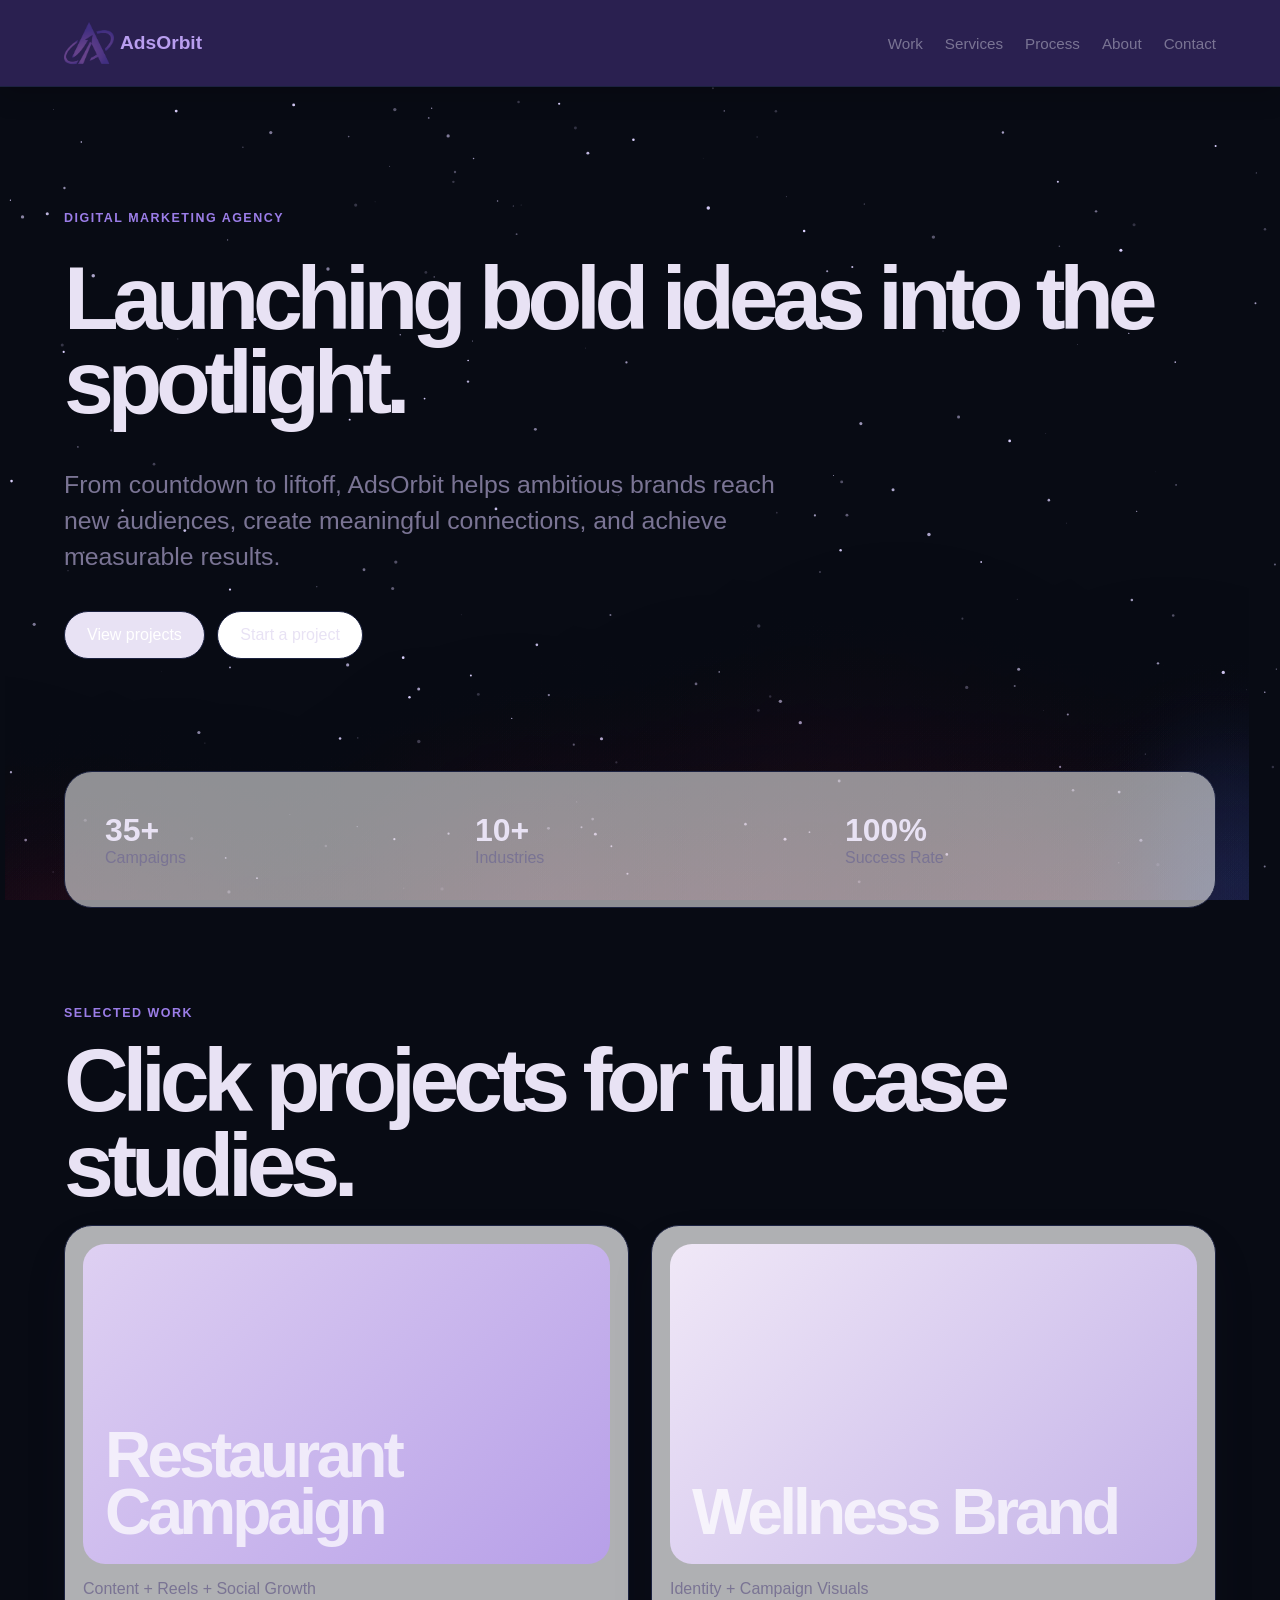
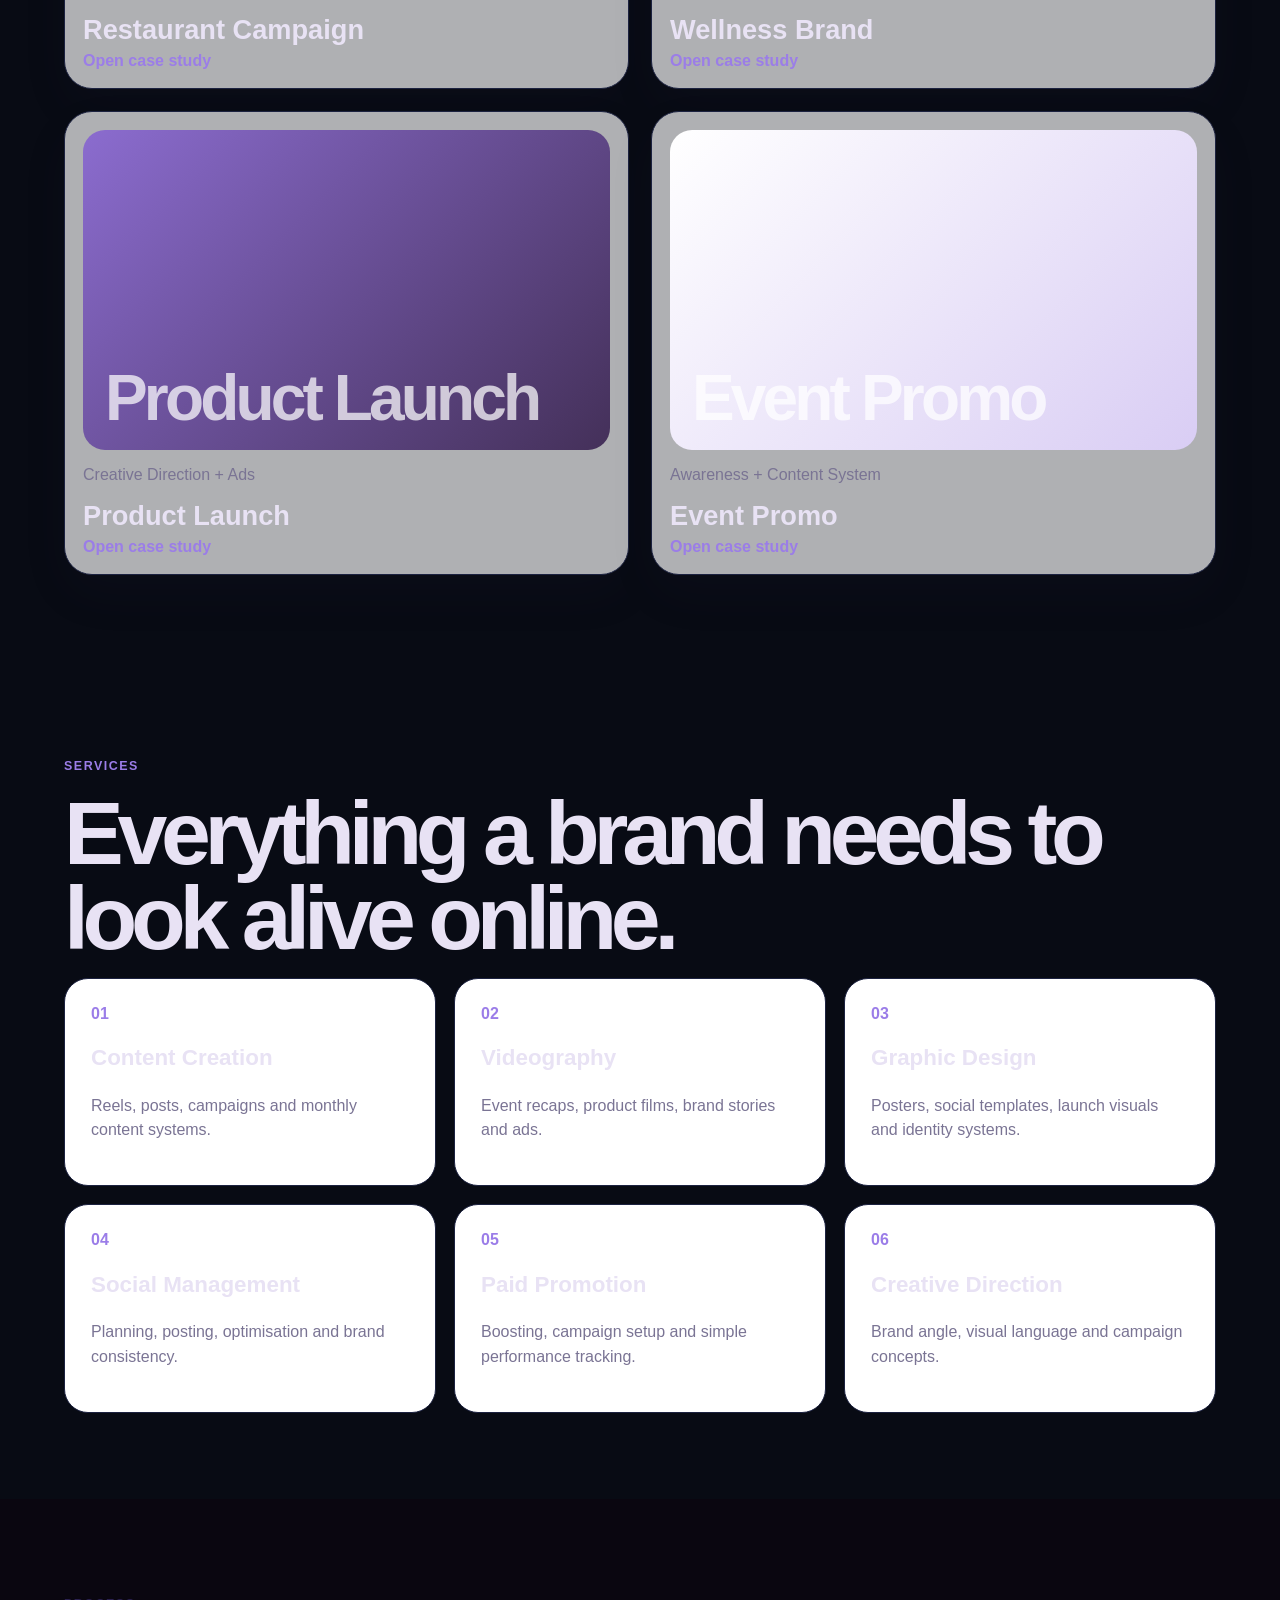
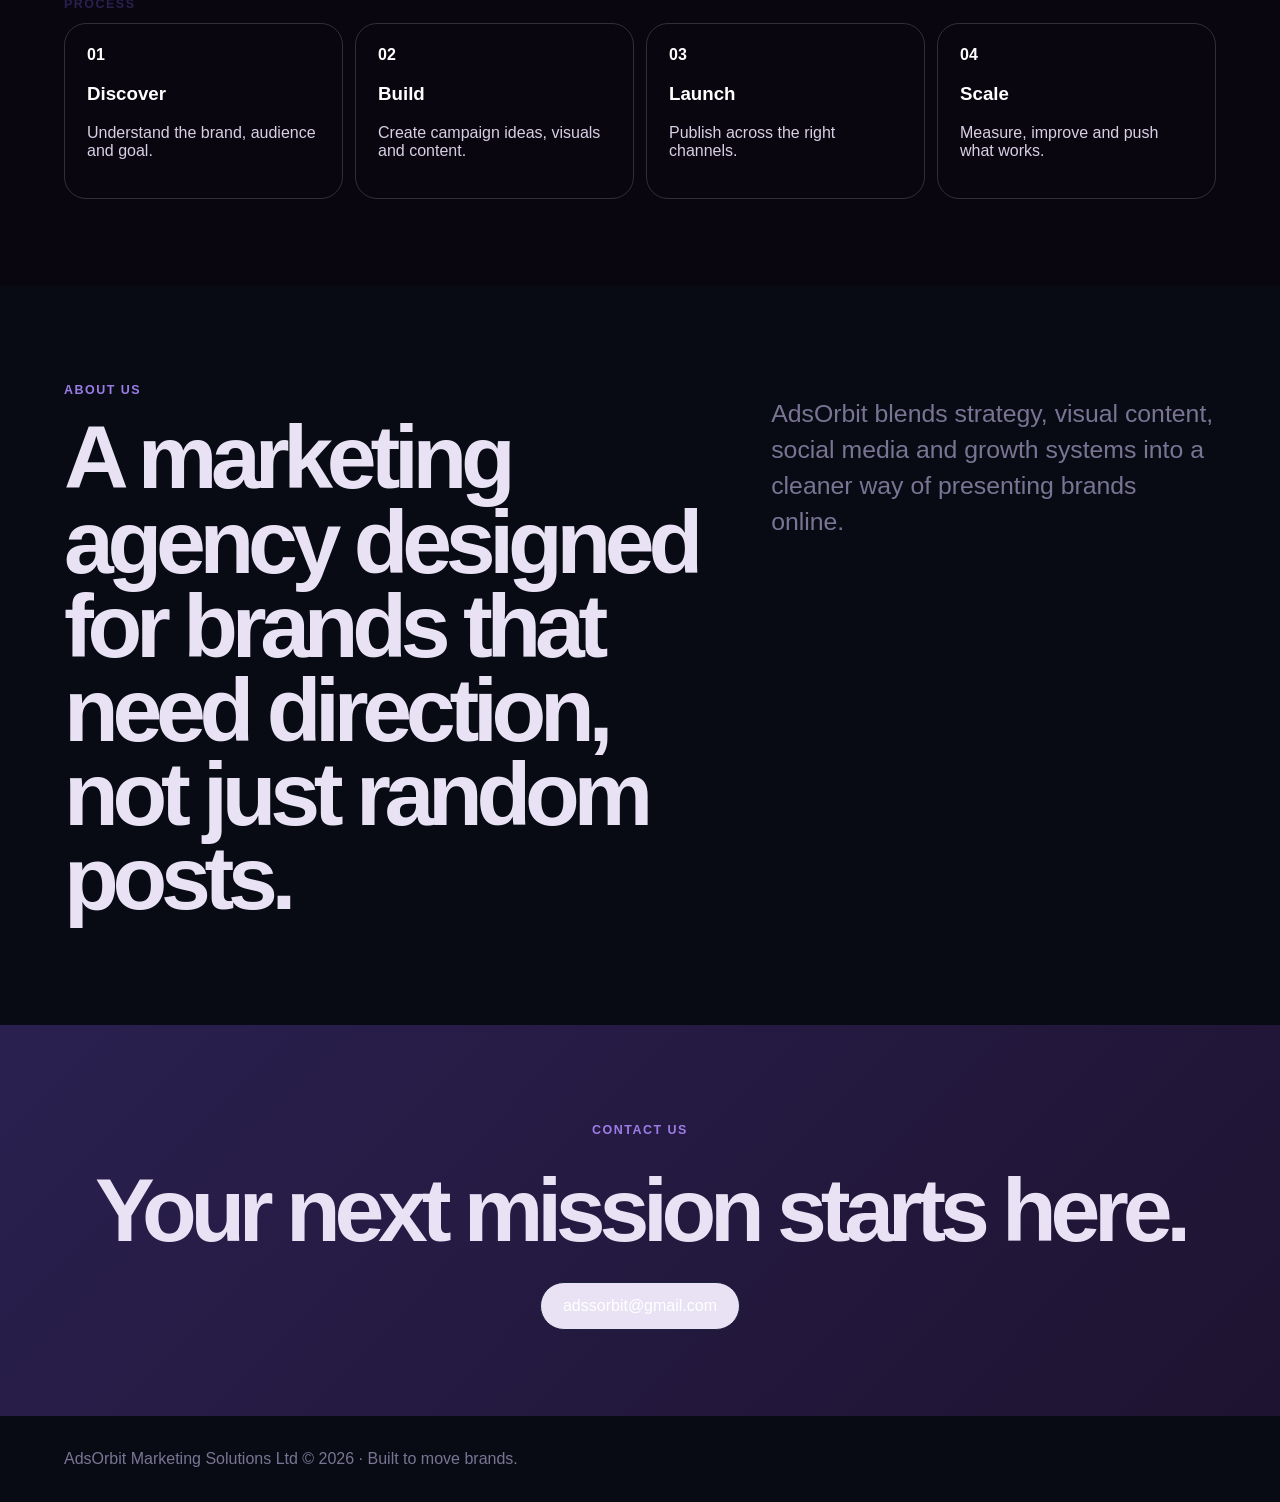
==== commit 4131b4e7: "feat:added nebula to background" ====
--- a/index.html
+++ b/index.html
@@ -3,13 +3,27 @@
 <head>
   <meta charset="UTF-8" />
   <meta name="viewport" content="width=device-width, initial-scale=1.0" />
+  <link rel="icon" type="image/png" href="./assets/AdsOrbit_Logo.png">
   <title>AdsOrbit Marketing Solutions LTD</title>
-  <link rel="stylesheet" href="style.css" />
-  <script src="starry-background.js"></script>
+  <meta name="description" content="We provide digital marketing services for businesses looking to grow their online presence. AdsOrbit offers expert digital marketing solutions to elevate your brand." />
+    <meta name="keywords" content="Digital marketing, Content creation, Videography, Photography, Social media management, Paid Promotion, Advertising, Branding, Web Development" />
+    <meta name="author" content="AdsOrbit Web Dev Specialist" />
+    <meta name="og:title" content="AdsOrbit Marketing Solutions LTD" />
+    <meta name="og:description" content="We provide digital marketing services for businesses looking to grow their online presence." />
+    <meta name="og:type" content="website" />
+    <meta name="og:url" content="https://adsorbitmarketingsolutions.com/" />
+    <meta name="og:image" content="https://adsorbitmarketingsolutions.com/assets/AdsOrbit_Logo.png" />
+    <meta name="twitter:card" content="summary_large_image" />
+    <meta name="twitter:site" content="@AdsOrbit" />
+    <meta name="twitter:title" content="AdsOrbit Marketing Solutions LTD" />
+    <meta name="twitter:image" content="https://adsorbitmarketingsolutions.com/assets/AdsOrbit_Logo.png" />
+  <link rel="stylesheet" href="style.css?v=2" />
 </head>
+
 <body>
   <canvas id="starfield"></canvas>
-  <header class="site-header">
+
+  <header class="site-header" style="position: sticky; top: 0; z-index: 50;">
     <a href="./" class="brand"><img src="./assets/AdsOrbit_Logo.png" height="50" alt="AdsOrbit Logo" />AdsOrbit</a>
 
     <button class="menu-toggle" aria-label="Toggle menu">
@@ -31,7 +45,7 @@
     <section class="intro section-pad reveal">
       <p class="eyebrow">Digital Marketing Agency</p>
       <h1>Launching bold ideas into the spotlight.</h1>
-      <p class="lead">From countdown to liftoff, AdsOrbit help ambitious brands reach new audiences, create meaningful connections, and achieve measurable results.</p>
+      <p class="lead">From countdown to liftoff, AdsOrbit helps ambitious brands reach new audiences, create meaningful connections, and achieve measurable results.</p>
       <div class="intro-actions">
         <a href="#work" class="btn primary">View projects</a>
         <a href="#contact" class="btn ghost">Start a project</a>
@@ -39,9 +53,9 @@
     </section>
 
     <section class="stats-strip reveal">
-      <div><strong>24+</strong><span>Campaigns</span></div>
-      <div><strong>8</strong><span>Industries</span></div>
-      <div><strong>3.4x</strong><span>Sample growth</span></div>
+      <div><strong>35+</strong><span>Campaigns</span></div>
+      <div><strong>10+</strong><span>Industries</span></div>
+      <div><strong>100%</strong><span>Success Rate</span></div>
     </section>
 
     <section id="work" class="section-pad">
@@ -92,12 +106,14 @@
     </section>
 
     <section id="contact" class="section-pad contact reveal">
-      <p class="eyebrow">Contact Us</p><h2>Ready to build a sharper brand presence?</h2>
+      <p class="eyebrow">Contact Us</p><h2>Your next mission starts here.</h2>
       <a class="btn primary" href="mailto:adssorbit@gmail.com">adssorbit@gmail.com</a>
     </section>
   </main>
 
   <footer>AdsOrbit Marketing Solutions Ltd © 2026 · Built to move brands.</footer>
+
+  <script src="starfield.js"></script>
   <script src="script.js"></script>
 </body>
 </html>
--- a/style.css
+++ b/style.css
@@ -8,8 +8,8 @@
   --violet: #9b7de8;
   --violet-bright: #b99ef0;
   --lav: #2a2050;
-  --deep: #060810;
-  --soft: #131830;
+  --deep: #0a0610;
+  --soft: #1e1330;
   --logo: #b99ef0;
   --accent: #7c5cbf;
     --radius:28px
@@ -25,21 +25,29 @@
   background: var(--bg);
   color: var(--ink);
   overflow-x: hidden;
+  position: relative;
+  min-height: 100vh;
 }
 
 a{color:inherit}
 
 .site-header{
+    position:-webkit-sticky;
     position:sticky;
     top:0;
-    z-index:20;
+    left:0;
+    right:0;
+    z-index:50;
+    will-change: transform;
     display:flex;
     align-items:center;
     justify-content:space-between;
+    width:100%;
     padding:18px 5vw;
     background:var(--lav);
     backdrop-filter:blur(18px);
-    border-bottom:1px solid var(--line)
+    border-bottom:1px solid var(--line);
+    box-shadow:0 8px 24px rgba(0,0,0,.18)
 }
 
 .brand{
@@ -237,20 +245,54 @@
 
 .process-line{display:grid;grid-template-columns:repeat(4,1fr);gap:12px}
 .process-line div{border:1px solid rgba(255,255,255,.16);border-radius:22px;padding:22px}
-.process-line p{color:#d8cfe4}.split{display:grid;grid-template-columns:1.2fr .8fr;gap:40px}
-.contact{text-align:center;background:linear-gradient(135deg,#efe8f8,#fff)}
+.process-line p{color:#d8cfe4}
+.split{display:grid;grid-template-columns:1.2fr .8fr;gap:40px}
+.contact{
+    display:flex;
+    flex-direction:column;
+    align-items:center;
+    justify-content:center;
+    text-align:center;
+    background:linear-gradient(135deg,var(--lav),var(--soft))
+}
+.contact > * {max-width:720px}
+.contact .btn{margin:12px auto 0}
 footer{padding:34px 5vw;color:var(--muted)}
-.reveal{opacity:0;transform:translateY(22px);transition:.7s ease}
+main, footer {
+  position: relative;
+  z-index: 1;
+}
+.reveal{
+  opacity: 1;
+  transform: none;
+  transition: opacity .7s ease, transform .7s ease;
+}
+.reveal:not(.visible){
+  opacity:0;
+  transform:translateY(22px);
+}
 .reveal.visible{opacity:1;transform:translateY(0)}
 
 #starfield {
   position: fixed;
   inset: 0;
   width: 100%;
-  height: 100%;
+  height: 100vh;
   z-index: 0;
   pointer-events: none;
 }
+
+.nebula {
+  position: absolute;
+  border-radius: 50%;
+  pointer-events: none;
+  filter: blur(80px);
+}
+
+::-webkit-scrollbar { width: 6px; }
+::-webkit-scrollbar-track { background: var(--bg); }
+::-webkit-scrollbar-thumb { background: var(--lav); border-radius: 3px; }
+
 
 @media(max-width:820px){
     .menu-toggle{
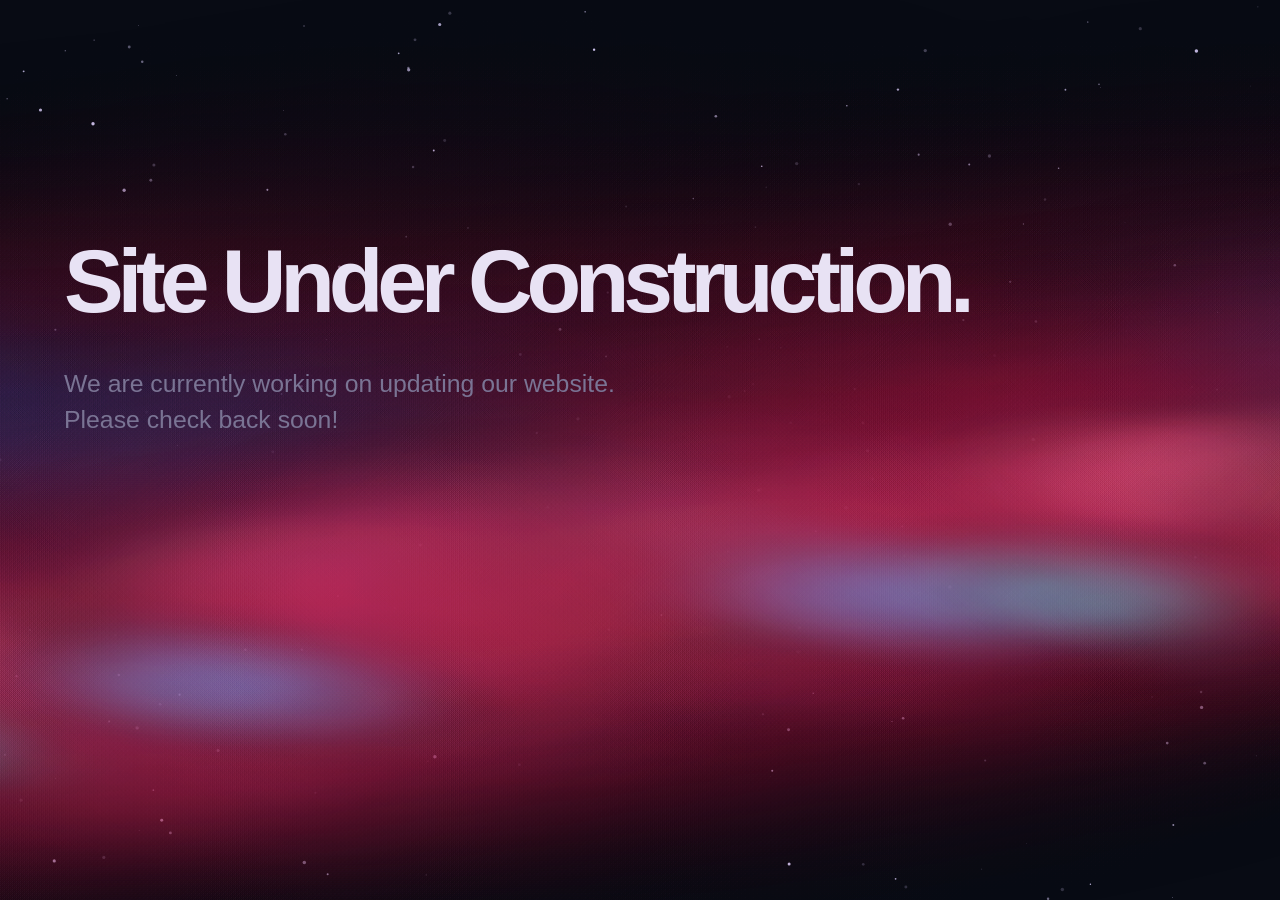
==== commit c6a14375: "feat:added construction page" ====
--- a/index.html
+++ b/index.html
@@ -22,98 +22,14 @@
 
 <body>
   <canvas id="starfield"></canvas>
-
-  <header class="site-header" style="position: sticky; top: 0; z-index: 50;">
-    <a href="./" class="brand"><img src="./assets/AdsOrbit_Logo.png" height="50" alt="AdsOrbit Logo" />AdsOrbit</a>
-
-    <button class="menu-toggle" aria-label="Toggle menu">
-        <span></span>
-        <span></span>
-        <span></span>
-    </button>
-
-    <nav class="nav">
-        <a href="#work">Work</a>
-        <a href="#services">Services</a>
-        <a href="#process">Process</a>
-        <a href="#about">About</a>
-        <a href="#contact">Contact</a>
-    </nav>
-  </header>
-
-  <main>
+  
     <section class="intro section-pad reveal">
-      <p class="eyebrow">Digital Marketing Agency</p>
-      <h1>Launching bold ideas into the spotlight.</h1>
-      <p class="lead">From countdown to liftoff, AdsOrbit helps ambitious brands reach new audiences, create meaningful connections, and achieve measurable results.</p>
-      <div class="intro-actions">
-        <a href="#work" class="btn primary">View projects</a>
-        <a href="#contact" class="btn ghost">Start a project</a>
-      </div>
+      <h1>Site Under Construction.</h1>
+      <p class="lead">We are currently working on updating our website.<br>Please check back soon!</p>
+      
     </section>
-
-    <section class="stats-strip reveal">
-      <div><strong>35+</strong><span>Campaigns</span></div>
-      <div><strong>10+</strong><span>Industries</span></div>
-      <div><strong>100%</strong><span>Success Rate</span></div>
-    </section>
-
-    <section id="work" class="section-pad">
-      <div class="section-head reveal">
-        <p class="eyebrow">Selected Work</p>
-        <h2>Click projects for full case studies.</h2>
-      </div>
-      <div class="project-grid">
-        <a class="project-card reveal" href="./restaurant-campaign/">
-          <div class="project-visual"><span>Restaurant Campaign</span></div>
-          <p>Content + Reels + Social Growth</p><h3>Restaurant Campaign</h3><span class="card-link">Open case study</span>
-        </a>
-        <a class="project-card reveal" href="./wellness-brand/">
-          <div class="project-visual alt"><span>Wellness Brand</span></div>
-          <p>Identity + Campaign Visuals</p><h3>Wellness Brand</h3><span class="card-link">Open case study</span>
-        </a>
-        <a class="project-card reveal" href="./product-launch/">
-          <div class="project-visual deep"><span>Product Launch</span></div>
-          <p>Creative Direction + Ads</p><h3>Product Launch</h3><span class="card-link">Open case study</span>
-        </a>
-        <a class="project-card reveal" href="./event-promo/">
-          <div class="project-visual pale"><span>Event Promo</span></div>
-          <p>Awareness + Content System</p><h3>Event Promo</h3><span class="card-link">Open case study</span>
-        </a>
-      </div>
-    </section>
-
-    <section id="services" class="section-pad">
-      <div class="section-head reveal"><p class="eyebrow">Services</p><h2>Everything a brand needs to look alive online.</h2></div>
-      <div class="services-grid">
-        <div class="service-card reveal"><span>01</span><h3>Content Creation</h3><p>Reels, posts, campaigns and monthly content systems.</p></div>
-        <div class="service-card reveal"><span>02</span><h3>Videography</h3><p>Event recaps, product films, brand stories and ads.</p></div>
-        <div class="service-card reveal"><span>03</span><h3>Graphic Design</h3><p>Posters, social templates, launch visuals and identity systems.</p></div>
-        <div class="service-card reveal"><span>04</span><h3>Social Management</h3><p>Planning, posting, optimisation and brand consistency.</p></div>
-        <div class="service-card reveal"><span>05</span><h3>Paid Promotion</h3><p>Boosting, campaign setup and simple performance tracking.</p></div>
-        <div class="service-card reveal"><span>06</span><h3>Creative Direction</h3><p>Brand angle, visual language and campaign concepts.</p></div>
-      </div>
-    </section>
-
-    <section id="process" class="section-pad process reveal">
-      <p class="eyebrow">Process</p>
-      <div class="process-line"><div><b>01</b><h3>Discover</h3><p>Understand the brand, audience and goal.</p></div><div><b>02</b><h3>Build</h3><p>Create campaign ideas, visuals and content.</p></div><div><b>03</b><h3>Launch</h3><p>Publish across the right channels.</p></div><div><b>04</b><h3>Scale</h3><p>Measure, improve and push what works.</p></div></div>
-    </section>
-
-    <section id="about" class="section-pad split reveal">
-      <div><p class="eyebrow">About Us</p><h2>A marketing agency designed for brands that need direction, not just random posts.</h2></div>
-      <p class="lead small">AdsOrbit blends strategy, visual content, social media and growth systems into a cleaner way of presenting brands online.</p>
-    </section>
-
-    <section id="contact" class="section-pad contact reveal">
-      <p class="eyebrow">Contact Us</p><h2>Your next mission starts here.</h2>
-      <a class="btn primary" href="mailto:adssorbit@gmail.com">adssorbit@gmail.com</a>
-    </section>
-  </main>
-
-  <footer>AdsOrbit Marketing Solutions Ltd © 2026 · Built to move brands.</footer>
 
   <script src="starfield.js"></script>
   <script src="script.js"></script>
 </body>
-</html>
+</html>
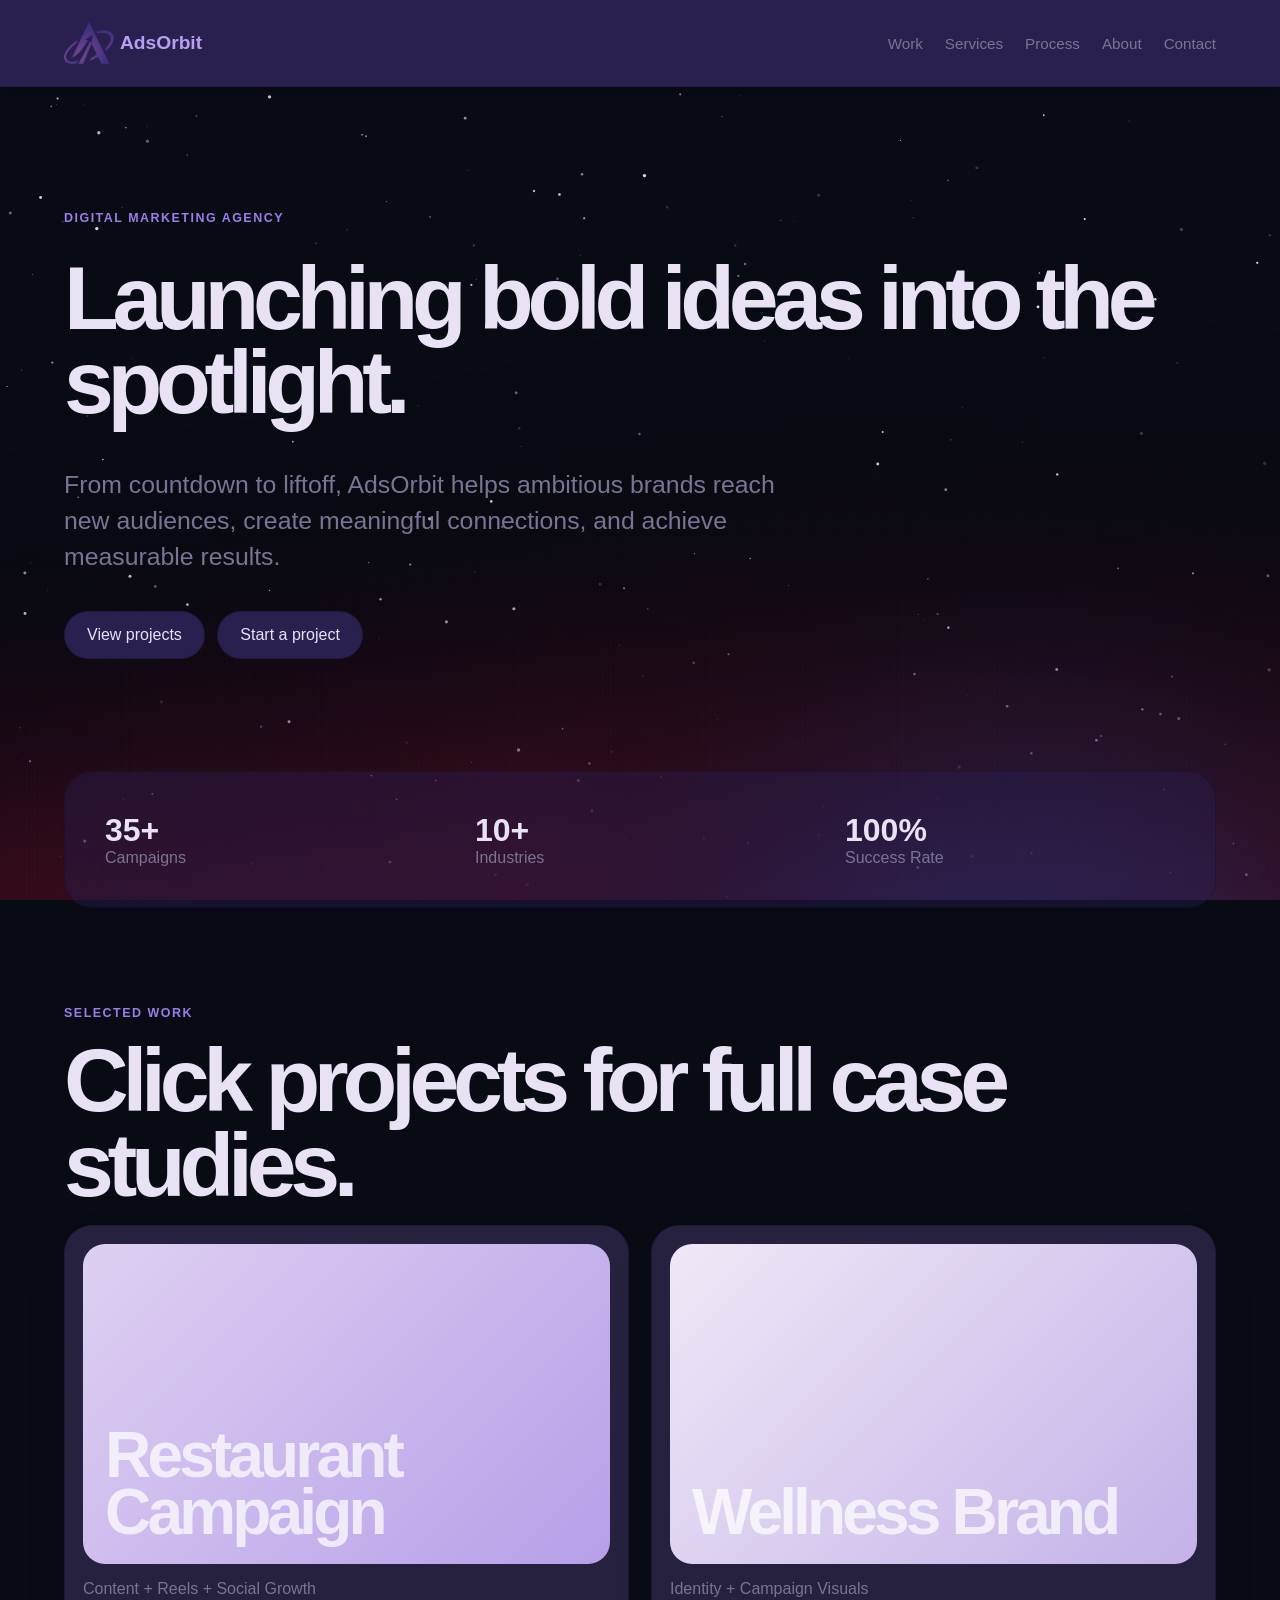
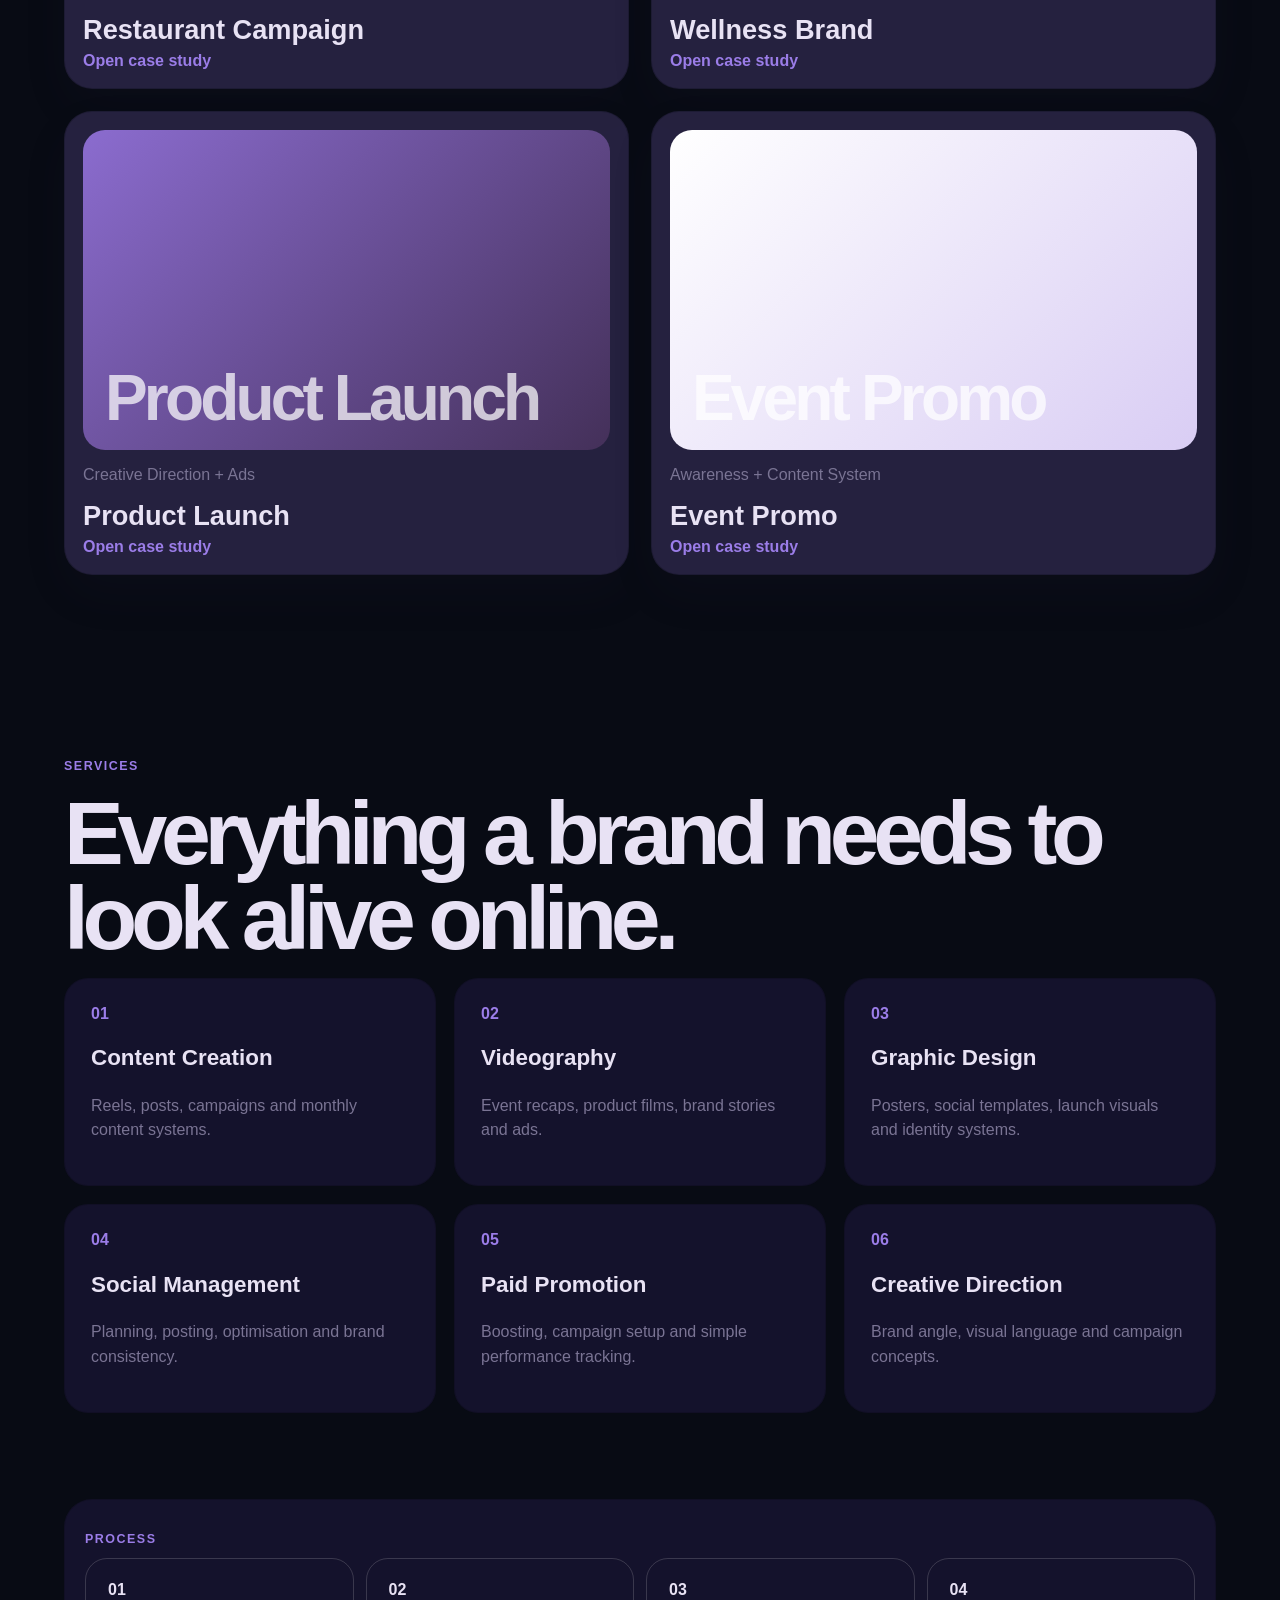
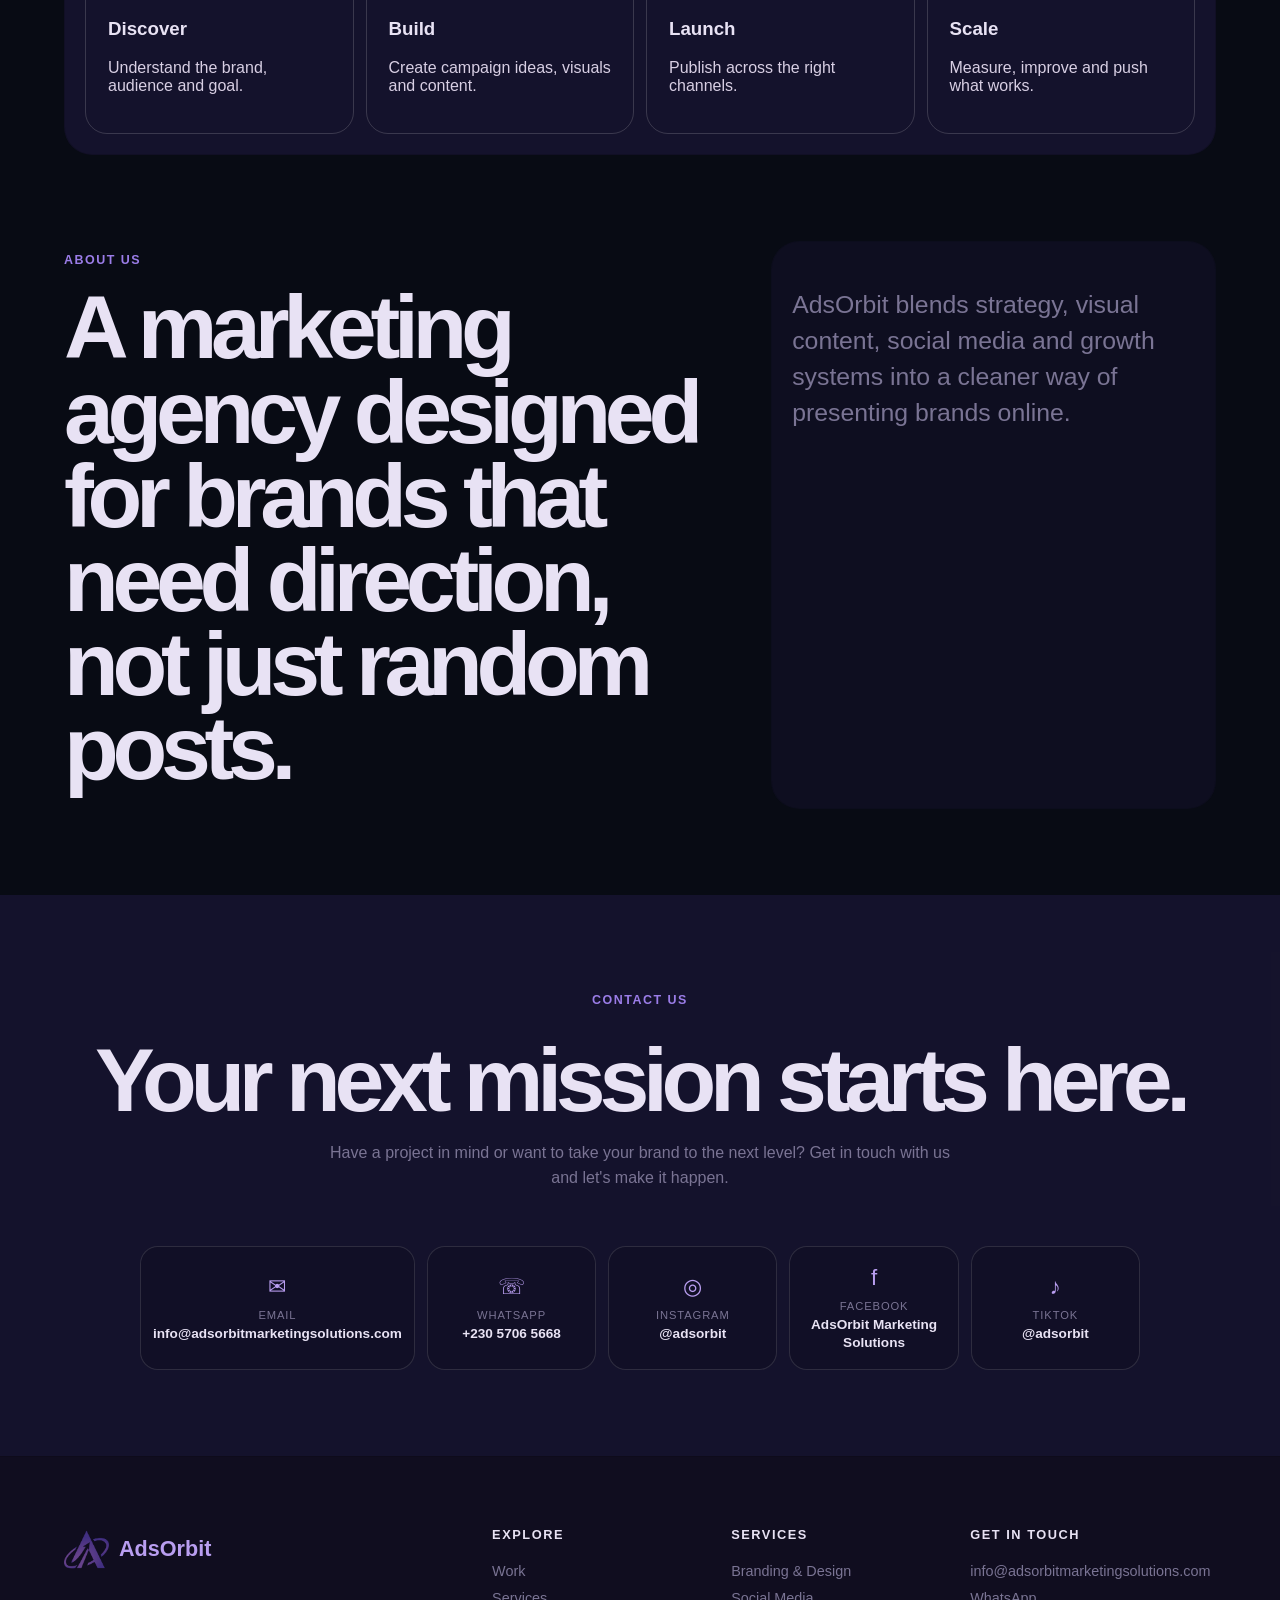
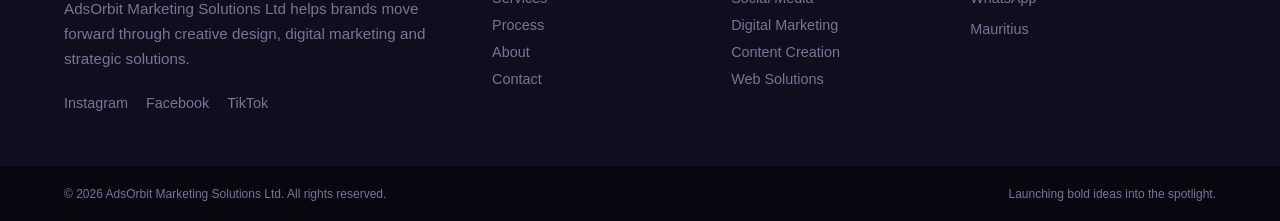
==== commit 336b0761: "fix:colour combinations" ====
--- a/index.html
+++ b/index.html
@@ -22,14 +22,242 @@
 
 <body>
   <canvas id="starfield"></canvas>
-  
+
+  <header class="site-header" style="position: sticky; top: 0; z-index: 50;">
+    <a href="./" class="brand"><img src="./assets/AdsOrbit_Logo.png" height="50" alt="AdsOrbit Logo" />AdsOrbit</a>
+
+    <button class="menu-toggle" aria-label="Toggle menu">
+        <span></span>
+        <span></span>
+        <span></span>
+    </button>
+
+    <nav class="nav">
+        <a href="#work">Work</a>
+        <a href="#services">Services</a>
+        <a href="#process">Process</a>
+        <a href="#about">About</a>
+        <a href="#contact">Contact</a>
+    </nav>
+  </header>
+
+  <main>
     <section class="intro section-pad reveal">
-      <h1>Site Under Construction.</h1>
-      <p class="lead">We are currently working on updating our website.<br>Please check back soon!</p>
-      
-    </section>
+      <p class="eyebrow">Digital Marketing Agency</p>
+      <h1>Launching bold ideas into the spotlight.</h1>
+      <p class="lead">From countdown to liftoff, AdsOrbit helps ambitious brands reach new audiences, create meaningful connections, and achieve measurable results.</p>
+      <div class="intro-actions">
+        <a href="#work" class="btn">View projects</a>
+        <a href="#contact" class="btn">Start a project</a>
+      </div>
+    </section>
+
+    <section class="stats-strip reveal">
+      <div><strong>35+</strong><span>Campaigns</span></div>
+      <div><strong>10+</strong><span>Industries</span></div>
+      <div><strong>100%</strong><span>Success Rate</span></div>
+    </section>
+
+    <section id="work" class="section-pad">
+      <div class="section-head reveal">
+        <p class="eyebrow">Selected Work</p>
+        <h2>Click projects for full case studies.</h2>
+      </div>
+      <div class="project-grid">
+        <a class="project-card reveal" href="./restaurant-campaign/">
+          <div class="project-visual"><span>Restaurant Campaign</span></div>
+          <p>Content + Reels + Social Growth</p><h3>Restaurant Campaign</h3><span class="card-link">Open case study</span>
+        </a>
+        <a class="project-card reveal" href="./wellness-brand/">
+          <div class="project-visual alt"><span>Wellness Brand</span></div>
+          <p>Identity + Campaign Visuals</p><h3>Wellness Brand</h3><span class="card-link">Open case study</span>
+        </a>
+        <a class="project-card reveal" href="./product-launch/">
+          <div class="project-visual deep"><span>Product Launch</span></div>
+          <p>Creative Direction + Ads</p><h3>Product Launch</h3><span class="card-link">Open case study</span>
+        </a>
+        <a class="project-card reveal" href="./event-promo/">
+          <div class="project-visual pale"><span>Event Promo</span></div>
+          <p>Awareness + Content System</p><h3>Event Promo</h3><span class="card-link">Open case study</span>
+        </a>
+      </div>
+    </section>
+
+    <section id="services" class="section-pad">
+      <div class="section-head reveal"><p class="eyebrow">Services</p><h2>Everything a brand needs to look alive online.</h2></div>
+      <div class="services-grid">
+        <div class="service-card reveal"><span>01</span><h3>Content Creation</h3><p>Reels, posts, campaigns and monthly content systems.</p></div>
+        <div class="service-card reveal"><span>02</span><h3>Videography</h3><p>Event recaps, product films, brand stories and ads.</p></div>
+        <div class="service-card reveal"><span>03</span><h3>Graphic Design</h3><p>Posters, social templates, launch visuals and identity systems.</p></div>
+        <div class="service-card reveal"><span>04</span><h3>Social Management</h3><p>Planning, posting, optimisation and brand consistency.</p></div>
+        <div class="service-card reveal"><span>05</span><h3>Paid Promotion</h3><p>Boosting, campaign setup and simple performance tracking.</p></div>
+        <div class="service-card reveal"><span>06</span><h3>Creative Direction</h3><p>Brand angle, visual language and campaign concepts.</p></div>
+      </div>
+    </section>
+
+    <section id="process" class="section-pad process reveal">
+      <p class="eyebrow">Process</p>
+      <div class="process-line"><div><b>01</b><h3>Discover</h3><p>Understand the brand, audience and goal.</p></div><div><b>02</b><h3>Build</h3><p>Create campaign ideas, visuals and content.</p></div><div><b>03</b><h3>Launch</h3><p>Publish across the right channels.</p></div><div><b>04</b><h3>Scale</h3><p>Measure, improve and push what works.</p></div></div>
+    </section>
+
+    <section id="about" class="section-pad split reveal">
+      <div>
+        <p class="eyebrow">About Us</p>
+        <h2>A marketing agency designed for brands that need direction, not just random posts.</h2>
+      </div>
+      <div class="about-visual">
+        <p class="lead small">AdsOrbit blends strategy, visual content, social media and growth systems into a cleaner way of presenting brands online.</p>
+      </div>
+    </section>
+
+    <section id="contact" class="section-pad contact reveal">
+        <p class="eyebrow">Contact Us</p>
+        <h2>Your next mission starts here.</h2>
+        <p class="contact-intro">
+            Have a project in mind or want to take your brand to the next level?
+            Get in touch with us and let's make it happen.
+        </p>
+
+        <div class="contact-links">
+
+            <!-- Email -->
+            <a href="mailto:info@adsorbitmarketingsolutions.com" class="contact-item">
+                <span class="contact-icon">✉</span>
+                <span>
+                    <small>Email</small>
+                    <strong>info@adsorbitmarketingsolutions.com</strong>
+                </span>
+            </a>
+
+            <!-- WhatsApp -->
+            <a href="https://wa.me/23057065668?text=Hello,%20I%20would%20like%20to%20inquire%20about%20your%20services." target="_blank" rel="noopener" class="contact-item">
+                <span class="contact-icon">☏</span>
+                <span>
+                    <small>WhatsApp</small>
+                    <strong>+230 5706 5668</strong>
+                </span>
+            </a>
+
+            <!-- Instagram -->
+            <a href="YOUR_INSTAGRAM_LINK" target="_blank" rel="noopener" class="contact-item">
+                <span class="contact-icon">◎</span>
+                <span>
+                    <small>Instagram</small>
+                    <strong>@adsorbit</strong>
+                </span>
+            </a>
+
+            <!-- Facebook -->
+            <a href="YOUR_FACEBOOK_LINK" target="_blank" rel="noopener" class="contact-item">
+                <span class="contact-icon">f</span>
+                <span>
+                    <small>Facebook</small>
+                    <strong>AdsOrbit Marketing Solutions</strong>
+                </span>
+            </a>
+
+            <!-- TikTok -->
+            <a href="YOUR_TIKTOK_LINK" target="_blank" rel="noopener" class="contact-item">
+                <span class="contact-icon">♪</span>
+                <span>
+                    <small>TikTok</small>
+                    <strong>@adsorbit</strong>
+                </span>
+            </a>
+
+        </div>
+    </section>
+
+
+  </main>
+
+  <footer class="site-footer">
+      <section class="footer-main">
+          <!-- Brand -->
+          <div class="footer-brand">
+              <a href="./" class="footer-logo">
+                  <img src="./assets/AdsOrbit_Logo.png" alt="AdsOrbit Logo">
+                  <span>AdsOrbit</span>
+              </a>
+
+              <p>AdsOrbit Marketing Solutions Ltd helps brands move forward through creative design, digital marketing and strategic solutions.</p>
+
+              <div class="footer-socials">
+                  <a href="YOUR_INSTAGRAM_LINK" target="_blank" rel="noopener"
+                    aria-label="Instagram">Instagram</a>
+
+                  <a href="YOUR_FACEBOOK_LINK" target="_blank" rel="noopener"
+                    aria-label="Facebook">Facebook</a>
+
+                  <a href="YOUR_TIKTOK_LINK" target="_blank" rel="noopener"
+                    aria-label="TikTok">TikTok</a>
+              </div>
+          </div>
+
+
+          <!-- Navigation -->
+          <div class="footer-column">
+              <h3>Explore</h3>
+
+              <a href="#work">Work</a>
+              <a href="#services">Services</a>
+              <a href="#process">Process</a>
+              <a href="#about">About</a>
+              <a href="#contact">Contact</a>
+          </div>
+
+
+          <!-- Services -->
+          <div class="footer-column">
+              <h3>Services</h3>
+
+              <a href="#services">Branding & Design</a>
+              <a href="#services">Social Media</a>
+              <a href="#services">Digital Marketing</a>
+              <a href="#services">Content Creation</a>
+              <a href="#services">Web Solutions</a>
+          </div>
+
+
+          <!-- Contact -->
+          <div class="footer-column footer-contact">
+              <h3>Get in touch</h3>
+
+              <a href="mailto:info@adsorbitmarketingsolutions.com">
+                  info@adsorbitmarketingsolutions.com
+              </a>
+
+              <a href="https://wa.me/23057065668?text=Hello,%20I%20would%20like%20to%20inquire%20about%20your%20services."
+                target="_blank"
+                rel="noopener">
+                  WhatsApp
+              </a>
+
+              <p>
+                  Mauritius
+              </p>
+          </div>
+
+        </section>
+
+
+      <!-- Bottom disclaimer / copyright bar -->
+      <section class="footer-bottom">
+          <div class="footer-bottom-inner">
+              <span>
+                  © 2026 AdsOrbit Marketing Solutions Ltd. All rights reserved.
+              </span>
+
+              <span>
+                  Launching bold ideas into the spotlight.
+              </span>
+          </div>
+      </section>
+
+  </footer>
+
 
   <script src="starfield.js"></script>
   <script src="script.js"></script>
 </body>
-</html>+</html>
--- a/style.css
+++ b/style.css
@@ -4,7 +4,7 @@
   --surface2: #111827;
   --ink: #e8e2f4;
   --muted: #7a7494;
-  --line: #1c2240;
+  --line: rgba(8,11,20,.25);
   --violet: #9b7de8;
   --violet-bright: #b99ef0;
   --lav: #2a2050;
@@ -90,13 +90,16 @@
 
 .intro h1,.section-head h2,.split h2,.contact h2{
     font-size:clamp(2.5rem,7vw,7.8rem);
-    line-height:.94;letter-spacing:-.07em;
-    max-width:1120px;margin:18px 0
+    line-height:.94;
+    letter-spacing:-.07em;
+    max-width:1120px;
+    margin:18px 0
 }
 
 .lead{
     font-size:clamp(1.1rem,2vw,1.55rem);
-    line-height:1.45;color:var(--muted);
+    line-height:1.45;
+    color:var(--muted);
     max-width:760px
 }
 
@@ -109,12 +112,18 @@
     text-decoration:none;
     margin-right:8px;
     margin-top:12px;
-    border:1px solid var(--line)
-}
-
-.btn.primary{background:var(--ink);color:white}
-
-.btn.ghost{background:white}
+    border:1px solid var(--line);
+    background:var(--lav);
+    color:var(--ink);
+    transition:
+        background .25s ease,
+        border-color .25s ease;
+}
+
+.btn:hover{
+    background:var(--soft);
+    border-color:var(--violet);
+}
 
 .stats-strip{
     margin:0 5vw;
@@ -123,7 +132,7 @@
     border-radius:var(--radius);
     display:grid;
     grid-template-columns:repeat(3,1fr);
-    background:rgba(255,255,255,.55)
+    background:rgb(from var(--lav) r g b / 0.4);
 }
 
 .stats-strip div{padding:20px}
@@ -139,7 +148,7 @@
 }
 
 .project-card{
-    background:rgba(255,255,255,.68);
+    background:rgb(from var(--violet) r g b / 0.2);
     border:1px solid var(--line);
     border-radius:var(--radius);
     padding:18px;text-decoration:none;
@@ -149,7 +158,8 @@
 
 .project-card:hover{
     transform:translateY(-6px);
-    box-shadow:0 30px 70px rgba(68,48,89,.12)
+    background:rgb(from var(--violet) r g b / 0.4);
+    border-color:var(--violet);
 }
 
 .project-visual{
@@ -221,7 +231,7 @@
     gap:18px
 }
 .service-card{
-    background:white;
+    background:rgb(from var(--lav) r g b / 0.4);
     border:1px solid var(--line);
     border-radius:24px;
     padding:26px
@@ -239,25 +249,237 @@
     line-height:1.55
 }
 
-.process{background:var(--deep);color:white}
-
-.process .eyebrow{color:var(--lav)}
+.process{
+    margin:0 5vw;
+    padding:20px;
+    border:1px solid var(--line);
+    border-radius:var(--radius);
+    background:rgb(from var(--lav) r g b / 0.4);
+    color:var(--ink);
+}
 
 .process-line{display:grid;grid-template-columns:repeat(4,1fr);gap:12px}
 .process-line div{border:1px solid rgba(255,255,255,.16);border-radius:22px;padding:22px}
 .process-line p{color:#d8cfe4}
 .split{display:grid;grid-template-columns:1.2fr .8fr;gap:40px}
+
+.about-visual{
+    padding:20px;
+    border:1px solid var(--line);
+    border-radius:var(--radius);
+    background:rgb(from var(--lav) r g b / 0.2);
+}
+
 .contact{
     display:flex;
     flex-direction:column;
     align-items:center;
     justify-content:center;
     text-align:center;
-    background:linear-gradient(135deg,var(--lav),var(--soft))
-}
-.contact > * {max-width:720px}
-.contact .btn{margin:12px auto 0}
-footer{padding:34px 5vw;color:var(--muted)}
+    background:rgb(from var(--lav) r g b / 0.4);
+}
+.contact-intro {
+    max-width: 650px;
+    margin: 0 auto 30px;
+    color: var(--muted);
+    line-height: 1.6;
+}
+
+.contact-links {
+    width: 100%;
+    max-width: 1000px;
+
+    display: grid;
+    grid-template-columns: repeat(5, 1fr);
+    gap: 12px;
+
+    margin-top: 25px;
+}
+
+.contact-item {
+    display: flex;
+    flex-direction: column;
+    align-items: center;
+    justify-content: center;
+
+    min-height: 110px;
+    padding: 18px 12px;
+
+    color: var(--ink);
+    text-decoration: none;
+
+    border: 1px solid rgba(255,255,255,.12);
+    border-radius: 18px;
+
+    background: var(--line);
+
+    transition:
+        background .25s ease,
+        border-color .25s ease;
+}
+
+.contact-item:hover {
+    background: rgba(8,11,20,.4);
+    border-color: var(--violet);
+}
+
+.contact-icon {
+    margin-bottom: 9px;
+
+    color: var(--violet-bright);
+    font-size: 1.4rem;
+}
+
+.contact-item small {
+    display: block;
+    margin-bottom: 3px;
+
+    color: var(--muted);
+    font-size: .7rem;
+    text-transform: uppercase;
+    letter-spacing: .08em;
+}
+
+.contact-item strong {
+    font-size: .85rem;
+    font-weight: 600;
+    text-align: center;
+}
+
+.site-footer {
+    margin-top: 0;
+    background:rgb(from var(--soft) r g b / 0.4);
+    color: var(--ink);
+    border-top: 1px solid var(--line);
+}
+
+.footer-main {
+    width: 90%;
+    max-width: 1200px;
+    margin: 0 auto;
+    padding: 70px 0 55px;
+
+    display: grid;
+    grid-template-columns: 2fr 1fr 1fr 1.3fr;
+    gap: 50px;
+}
+
+.footer-brand {
+    max-width: 380px;
+}
+
+.footer-logo {
+    display: inline-flex;
+    align-items: center;
+    gap: 10px;
+
+    color: var(--logo);
+    text-decoration: none;
+
+    font-size: 1.35rem;
+    font-weight: 800;
+}
+
+.footer-logo img {
+    width: 45px;
+    height: 45px;
+    object-fit: contain;
+}
+
+.footer-brand p {
+    margin: 20px 0 24px;
+
+    color: var(--muted);
+    font-size: .95rem;
+    line-height: 1.65;
+}
+
+.footer-socials {
+    display: flex;
+    flex-wrap: wrap;
+    gap: 18px;
+}
+
+.footer-socials a {
+    color: var(--muted);
+    text-decoration: none;
+
+    font-size: .9rem;
+    transition: color .25s ease;
+}
+
+.footer-socials a:hover {
+    color: var(--violet-bright);
+}
+
+.footer-column {
+    display: flex;
+    flex-direction: column;
+    align-items: flex-start;
+    gap: 11px;
+}
+
+.footer-column h3 {
+    margin: 0 0 10px;
+
+    color: var(--ink);
+    font-size: .8rem;
+    font-weight: 800;
+
+    text-transform: uppercase;
+    letter-spacing: .12em;
+}
+
+.footer-column a {
+    color: var(--muted);
+    text-decoration: none;
+
+    font-size: .9rem;
+
+    transition:
+        color .25s ease,
+        transform .25s ease;
+}
+
+.footer-column a:hover {
+    color: var(--violet-bright);
+    transform: translateX(3px);
+}
+
+.footer-contact p {
+    margin: 4px 0 0;
+    color: var(--muted);
+    font-size: .9rem;
+}
+
+
+/* Copyright bar */
+
+.footer-bottom {
+    width: 100%;
+    background: var(--deep);
+    border-top: 1px solid var(--line);
+    color: var(--muted);
+    font-size: .75rem;
+}
+
+.footer-bottom-inner {
+    width: 90%;
+    max-width: 1200px;
+    margin: 0 auto;
+    padding: 20px 0;
+    display: flex;
+    align-items: center;
+    justify-content: space-between;
+    gap: 16px;
+}
+
+main,
+.site-footer {
+    position: relative;
+    z-index: 1;
+}
+
 main, footer {
   position: relative;
   z-index: 1;
@@ -348,4 +570,64 @@
     .project-grid,.growth-section,.services-grid,.process-line,.split,.stats-strip{grid-template-columns:1fr}
     .project-visual{height:230px}
     .intro h1,.section-head h2,.split h2,.contact h2{letter-spacing:-.05em}
-    .chart-row{grid-template-columns:68px 1fr 48px;font-size:.9rem}}
+    .chart-row{grid-template-columns:68px 1fr 48px;font-size:.9rem}
+    .footer-main {
+        width: 90%;
+        grid-template-columns: 1fr 1fr;
+        gap: 45px 30px;
+        padding: 55px 0 40px;
+    }
+
+    .footer-brand {
+        grid-column: 1 / -1;
+        max-width: 100%;
+    }
+
+    .footer-bottom-inner {
+        width: 90%;
+        flex-direction: column;
+        align-items: flex-start;
+        gap: 8px;
+    }
+
+    .contact-links {
+        grid-template-columns: repeat(2, 1fr);
+    }
+
+}
+
+@media(max-width:500px) {
+
+    .footer-main {
+        grid-template-columns: 1fr;
+        gap: 35px;
+        padding: 45px 0 35px;
+    }
+
+    .footer-brand {
+        grid-column: auto;
+    }
+
+    .footer-bottom-inner {
+        padding: 18px 0;
+    }
+
+    .contact-links {
+        grid-template-columns: 1fr;
+    }
+
+    .contact-item {
+        flex-direction: row;
+        justify-content: flex-start;
+        text-align: left;
+        gap: 15px;
+    }
+
+    .contact-icon {
+        margin-bottom: 0;
+    }
+
+    .contact-item strong {
+        text-align: left;
+    }
+}
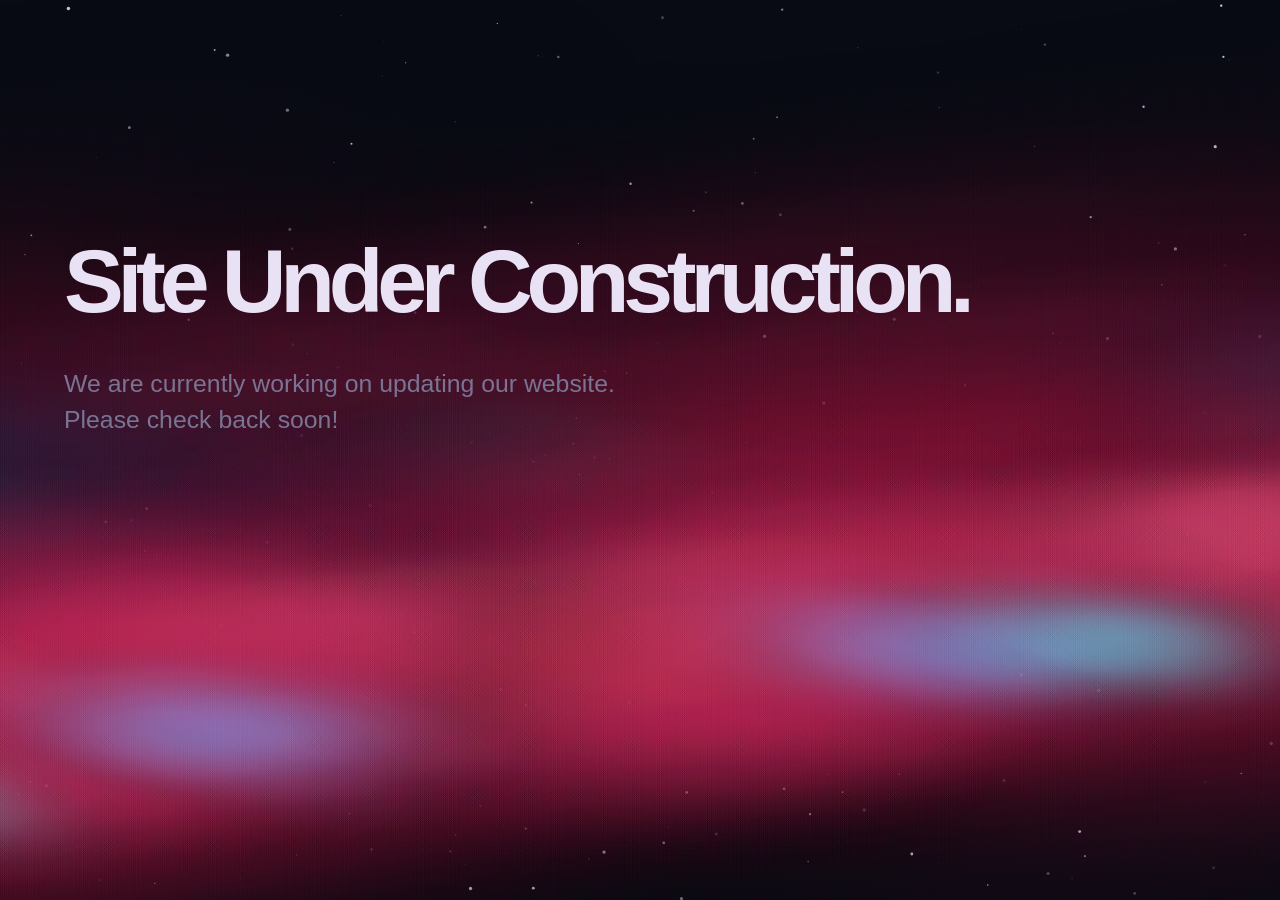
==== commit bb555a4c: "fix: colour & footer" ====
--- a/index.html
+++ b/index.html
@@ -22,242 +22,14 @@
 
 <body>
   <canvas id="starfield"></canvas>
-
-  <header class="site-header" style="position: sticky; top: 0; z-index: 50;">
-    <a href="./" class="brand"><img src="./assets/AdsOrbit_Logo.png" height="50" alt="AdsOrbit Logo" />AdsOrbit</a>
-
-    <button class="menu-toggle" aria-label="Toggle menu">
-        <span></span>
-        <span></span>
-        <span></span>
-    </button>
-
-    <nav class="nav">
-        <a href="#work">Work</a>
-        <a href="#services">Services</a>
-        <a href="#process">Process</a>
-        <a href="#about">About</a>
-        <a href="#contact">Contact</a>
-    </nav>
-  </header>
-
-  <main>
+  
     <section class="intro section-pad reveal">
-      <p class="eyebrow">Digital Marketing Agency</p>
-      <h1>Launching bold ideas into the spotlight.</h1>
-      <p class="lead">From countdown to liftoff, AdsOrbit helps ambitious brands reach new audiences, create meaningful connections, and achieve measurable results.</p>
-      <div class="intro-actions">
-        <a href="#work" class="btn">View projects</a>
-        <a href="#contact" class="btn">Start a project</a>
-      </div>
+      <h1>Site Under Construction.</h1>
+      <p class="lead">We are currently working on updating our website.<br>Please check back soon!</p>
+      
     </section>
-
-    <section class="stats-strip reveal">
-      <div><strong>35+</strong><span>Campaigns</span></div>
-      <div><strong>10+</strong><span>Industries</span></div>
-      <div><strong>100%</strong><span>Success Rate</span></div>
-    </section>
-
-    <section id="work" class="section-pad">
-      <div class="section-head reveal">
-        <p class="eyebrow">Selected Work</p>
-        <h2>Click projects for full case studies.</h2>
-      </div>
-      <div class="project-grid">
-        <a class="project-card reveal" href="./restaurant-campaign/">
-          <div class="project-visual"><span>Restaurant Campaign</span></div>
-          <p>Content + Reels + Social Growth</p><h3>Restaurant Campaign</h3><span class="card-link">Open case study</span>
-        </a>
-        <a class="project-card reveal" href="./wellness-brand/">
-          <div class="project-visual alt"><span>Wellness Brand</span></div>
-          <p>Identity + Campaign Visuals</p><h3>Wellness Brand</h3><span class="card-link">Open case study</span>
-        </a>
-        <a class="project-card reveal" href="./product-launch/">
-          <div class="project-visual deep"><span>Product Launch</span></div>
-          <p>Creative Direction + Ads</p><h3>Product Launch</h3><span class="card-link">Open case study</span>
-        </a>
-        <a class="project-card reveal" href="./event-promo/">
-          <div class="project-visual pale"><span>Event Promo</span></div>
-          <p>Awareness + Content System</p><h3>Event Promo</h3><span class="card-link">Open case study</span>
-        </a>
-      </div>
-    </section>
-
-    <section id="services" class="section-pad">
-      <div class="section-head reveal"><p class="eyebrow">Services</p><h2>Everything a brand needs to look alive online.</h2></div>
-      <div class="services-grid">
-        <div class="service-card reveal"><span>01</span><h3>Content Creation</h3><p>Reels, posts, campaigns and monthly content systems.</p></div>
-        <div class="service-card reveal"><span>02</span><h3>Videography</h3><p>Event recaps, product films, brand stories and ads.</p></div>
-        <div class="service-card reveal"><span>03</span><h3>Graphic Design</h3><p>Posters, social templates, launch visuals and identity systems.</p></div>
-        <div class="service-card reveal"><span>04</span><h3>Social Management</h3><p>Planning, posting, optimisation and brand consistency.</p></div>
-        <div class="service-card reveal"><span>05</span><h3>Paid Promotion</h3><p>Boosting, campaign setup and simple performance tracking.</p></div>
-        <div class="service-card reveal"><span>06</span><h3>Creative Direction</h3><p>Brand angle, visual language and campaign concepts.</p></div>
-      </div>
-    </section>
-
-    <section id="process" class="section-pad process reveal">
-      <p class="eyebrow">Process</p>
-      <div class="process-line"><div><b>01</b><h3>Discover</h3><p>Understand the brand, audience and goal.</p></div><div><b>02</b><h3>Build</h3><p>Create campaign ideas, visuals and content.</p></div><div><b>03</b><h3>Launch</h3><p>Publish across the right channels.</p></div><div><b>04</b><h3>Scale</h3><p>Measure, improve and push what works.</p></div></div>
-    </section>
-
-    <section id="about" class="section-pad split reveal">
-      <div>
-        <p class="eyebrow">About Us</p>
-        <h2>A marketing agency designed for brands that need direction, not just random posts.</h2>
-      </div>
-      <div class="about-visual">
-        <p class="lead small">AdsOrbit blends strategy, visual content, social media and growth systems into a cleaner way of presenting brands online.</p>
-      </div>
-    </section>
-
-    <section id="contact" class="section-pad contact reveal">
-        <p class="eyebrow">Contact Us</p>
-        <h2>Your next mission starts here.</h2>
-        <p class="contact-intro">
-            Have a project in mind or want to take your brand to the next level?
-            Get in touch with us and let's make it happen.
-        </p>
-
-        <div class="contact-links">
-
-            <!-- Email -->
-            <a href="mailto:info@adsorbitmarketingsolutions.com" class="contact-item">
-                <span class="contact-icon">✉</span>
-                <span>
-                    <small>Email</small>
-                    <strong>info@adsorbitmarketingsolutions.com</strong>
-                </span>
-            </a>
-
-            <!-- WhatsApp -->
-            <a href="https://wa.me/23057065668?text=Hello,%20I%20would%20like%20to%20inquire%20about%20your%20services." target="_blank" rel="noopener" class="contact-item">
-                <span class="contact-icon">☏</span>
-                <span>
-                    <small>WhatsApp</small>
-                    <strong>+230 5706 5668</strong>
-                </span>
-            </a>
-
-            <!-- Instagram -->
-            <a href="YOUR_INSTAGRAM_LINK" target="_blank" rel="noopener" class="contact-item">
-                <span class="contact-icon">◎</span>
-                <span>
-                    <small>Instagram</small>
-                    <strong>@adsorbit</strong>
-                </span>
-            </a>
-
-            <!-- Facebook -->
-            <a href="YOUR_FACEBOOK_LINK" target="_blank" rel="noopener" class="contact-item">
-                <span class="contact-icon">f</span>
-                <span>
-                    <small>Facebook</small>
-                    <strong>AdsOrbit Marketing Solutions</strong>
-                </span>
-            </a>
-
-            <!-- TikTok -->
-            <a href="YOUR_TIKTOK_LINK" target="_blank" rel="noopener" class="contact-item">
-                <span class="contact-icon">♪</span>
-                <span>
-                    <small>TikTok</small>
-                    <strong>@adsorbit</strong>
-                </span>
-            </a>
-
-        </div>
-    </section>
-
-
-  </main>
-
-  <footer class="site-footer">
-      <section class="footer-main">
-          <!-- Brand -->
-          <div class="footer-brand">
-              <a href="./" class="footer-logo">
-                  <img src="./assets/AdsOrbit_Logo.png" alt="AdsOrbit Logo">
-                  <span>AdsOrbit</span>
-              </a>
-
-              <p>AdsOrbit Marketing Solutions Ltd helps brands move forward through creative design, digital marketing and strategic solutions.</p>
-
-              <div class="footer-socials">
-                  <a href="YOUR_INSTAGRAM_LINK" target="_blank" rel="noopener"
-                    aria-label="Instagram">Instagram</a>
-
-                  <a href="YOUR_FACEBOOK_LINK" target="_blank" rel="noopener"
-                    aria-label="Facebook">Facebook</a>
-
-                  <a href="YOUR_TIKTOK_LINK" target="_blank" rel="noopener"
-                    aria-label="TikTok">TikTok</a>
-              </div>
-          </div>
-
-
-          <!-- Navigation -->
-          <div class="footer-column">
-              <h3>Explore</h3>
-
-              <a href="#work">Work</a>
-              <a href="#services">Services</a>
-              <a href="#process">Process</a>
-              <a href="#about">About</a>
-              <a href="#contact">Contact</a>
-          </div>
-
-
-          <!-- Services -->
-          <div class="footer-column">
-              <h3>Services</h3>
-
-              <a href="#services">Branding & Design</a>
-              <a href="#services">Social Media</a>
-              <a href="#services">Digital Marketing</a>
-              <a href="#services">Content Creation</a>
-              <a href="#services">Web Solutions</a>
-          </div>
-
-
-          <!-- Contact -->
-          <div class="footer-column footer-contact">
-              <h3>Get in touch</h3>
-
-              <a href="mailto:info@adsorbitmarketingsolutions.com">
-                  info@adsorbitmarketingsolutions.com
-              </a>
-
-              <a href="https://wa.me/23057065668?text=Hello,%20I%20would%20like%20to%20inquire%20about%20your%20services."
-                target="_blank"
-                rel="noopener">
-                  WhatsApp
-              </a>
-
-              <p>
-                  Mauritius
-              </p>
-          </div>
-
-        </section>
-
-
-      <!-- Bottom disclaimer / copyright bar -->
-      <section class="footer-bottom">
-          <div class="footer-bottom-inner">
-              <span>
-                  © 2026 AdsOrbit Marketing Solutions Ltd. All rights reserved.
-              </span>
-
-              <span>
-                  Launching bold ideas into the spotlight.
-              </span>
-          </div>
-      </section>
-
-  </footer>
-
 
   <script src="starfield.js"></script>
   <script src="script.js"></script>
 </body>
-</html>
+</html>
